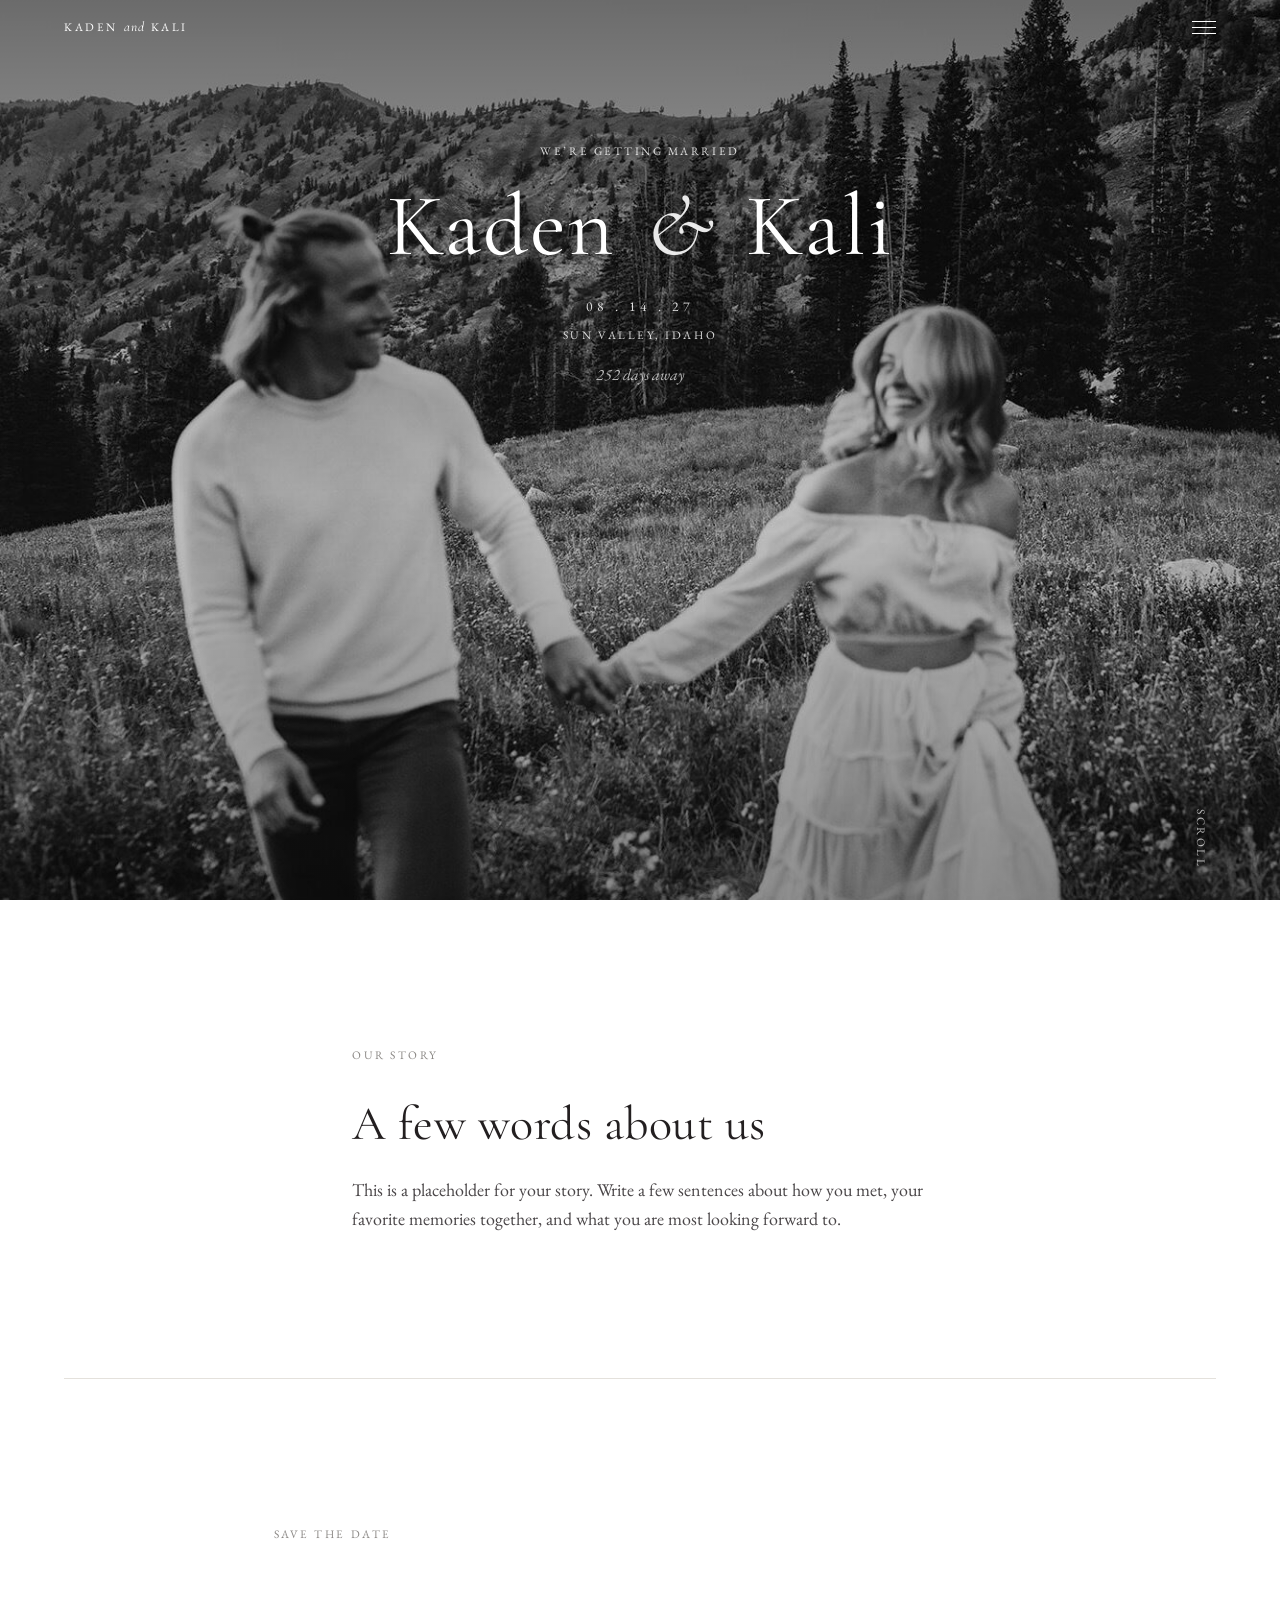
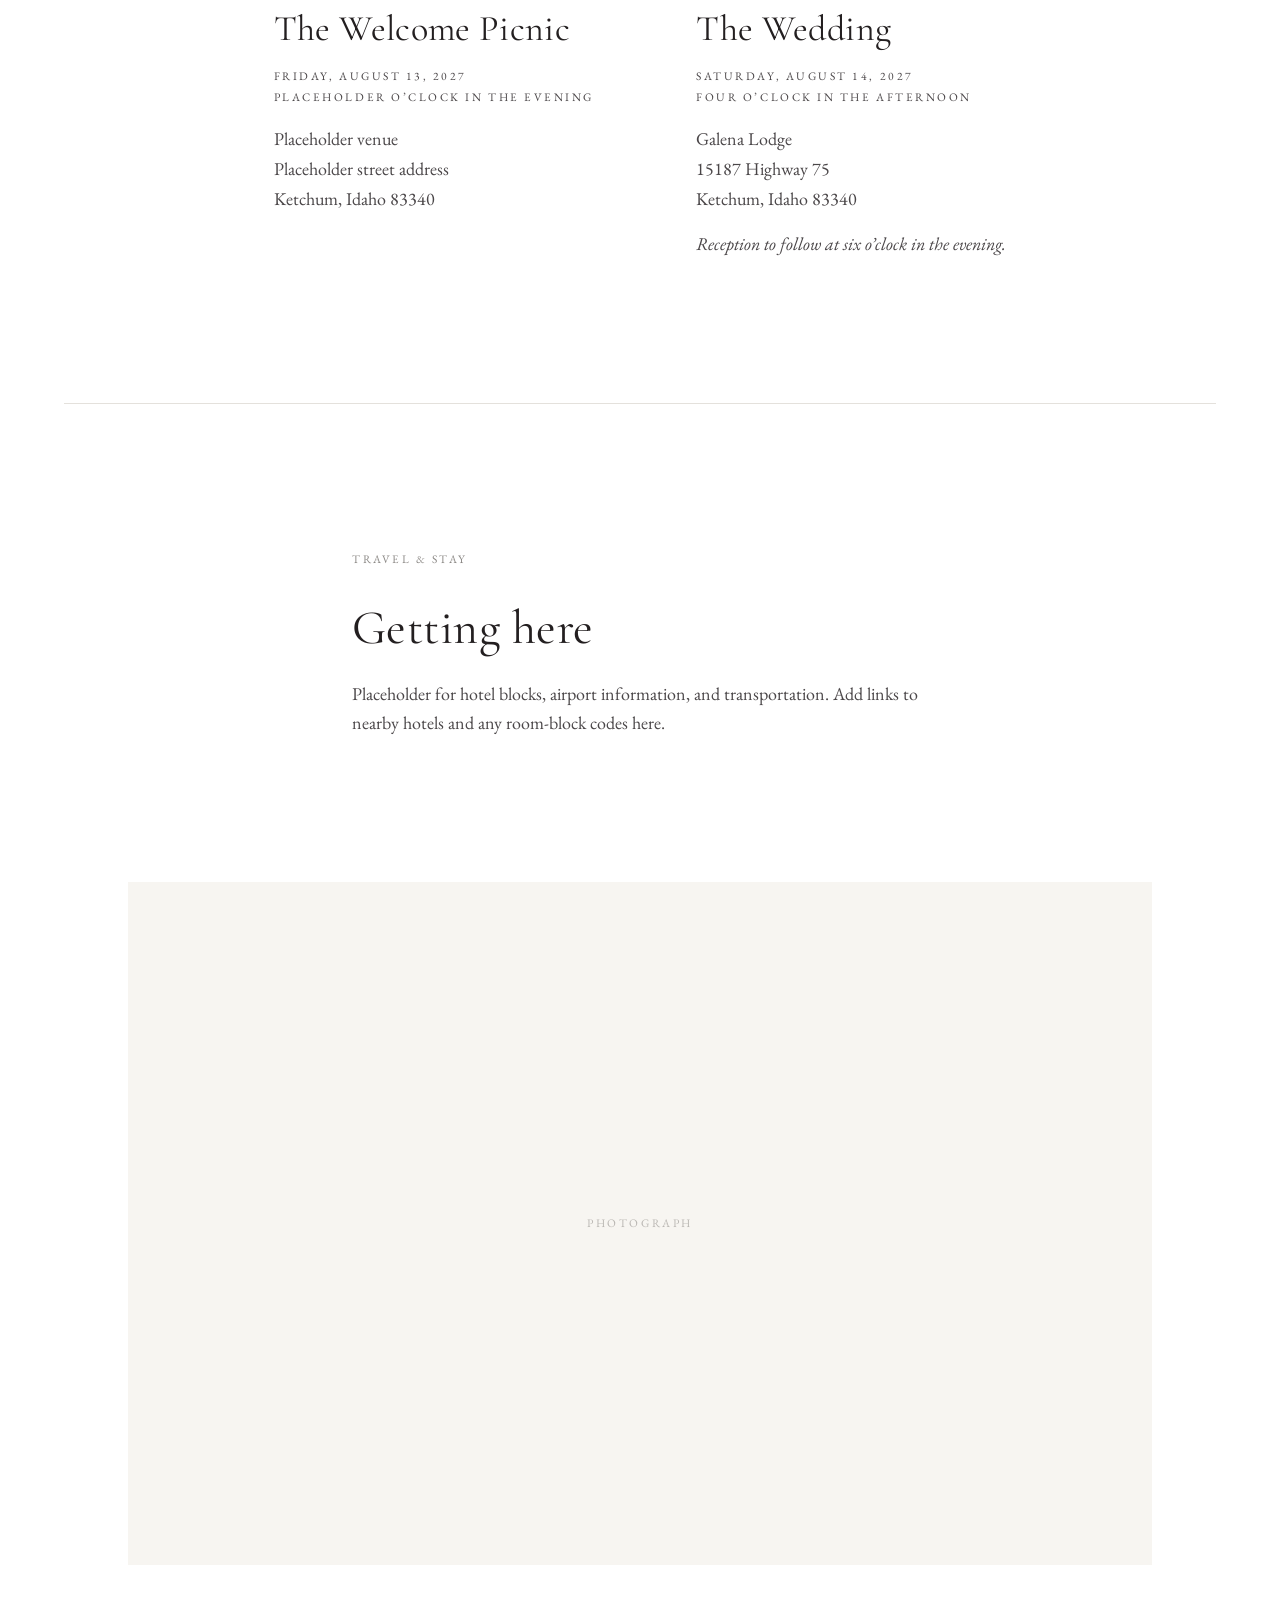
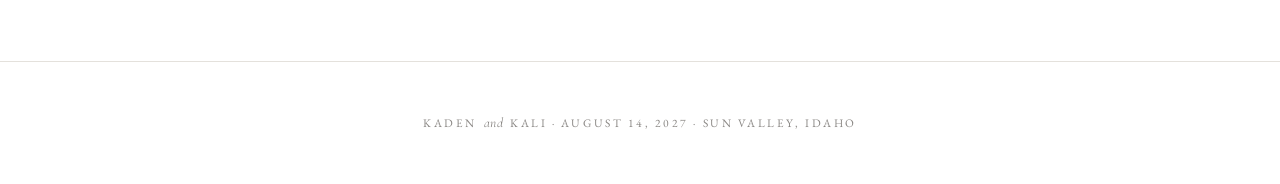
==== index.html @ 7c07a865 "Gate: heartbeat loading lines and a personalized welcome card; header no longer flashes on load - Lo" ====
<!DOCTYPE html>
<html lang="en">
<head>
  <meta charset="UTF-8" />
  <meta name="viewport" content="width=device-width, initial-scale=1.0" />
  <title>Kaden &amp; Kali</title>
  <meta name="description" content="Kaden and Kali are getting married. August 14, 2027. Sun Valley, Idaho." />
  <!-- Icons -->
  <link rel="icon" href="/assets/favicon.ico" sizes="any" />
  <link rel="icon" type="image/png" sizes="32x32" href="/assets/favicon-32.png" />
  <link rel="icon" type="image/png" sizes="16x16" href="/assets/favicon-16.png" />
  <link rel="apple-touch-icon" sizes="180x180" href="/assets/apple-touch-icon.png" />
  <meta name="theme-color" content="#f7f5f1" />
  <meta name="apple-mobile-web-app-title" content="Kaden &amp; Kali" />

  <!-- Link previews (iMessage, Slack, Facebook, Twitter) -->
  <meta property="og:type" content="website" />
  <meta property="og:site_name" content="Kaden &amp; Kali" />
  <meta property="og:title" content="Kaden &amp; Kali" />
  <meta property="og:description" content="August 14, 2027 &middot; Galena Lodge, Sun Valley, Idaho" />
  <meta property="og:url" content="https://kadenandkali.com/" />
  <meta property="og:image" content="https://kadenandkali.com/assets/og-image.png" />
  <meta property="og:image:secure_url" content="https://kadenandkali.com/assets/og-image.png" />
  <meta property="og:image:type" content="image/png" />
  <meta property="og:image:width" content="1200" />
  <meta property="og:image:height" content="630" />
  <meta property="og:image:alt" content="Kaden and Kali. August 14, 2027. Sun Valley, Idaho." />
  <meta name="twitter:card" content="summary_large_image" />
  <meta name="twitter:title" content="Kaden &amp; Kali" />
  <meta name="twitter:description" content="August 14, 2027 &middot; Galena Lodge, Sun Valley, Idaho" />
  <meta name="twitter:image" content="https://kadenandkali.com/assets/og-image.png" />

  <link rel="preconnect" href="https://fonts.googleapis.com" />
  <link rel="preconnect" href="https://fonts.gstatic.com" crossorigin />
  <link href="https://fonts.googleapis.com/css2?family=Cormorant+Garamond:ital,wght@0,400;0,500;0,600;1,400;1,500&family=EB+Garamond:ital,wght@0,400;0,500;1,400&display=swap" rel="stylesheet" />
  <link rel="stylesheet" href="styles.css?v=20261030a" />
  <script>
    // Local development: skip the holding page and open the preview.
    // Add ?stay to the URL to view this page locally.
    (() => {
      const h = location.hostname;
      const local = h === "localhost" || h === "127.0.0.1" || h === "[::1]" || h.endsWith(".localhost");
      if (local && !new URLSearchParams(location.search).has("stay")) {
        location.replace("admin/");
      }
    })();
  </script>
</head>
<body class="soon">
  <main class="soon-main">
    <h1 class="soon-title">Coming soon</h1>
    <p class="soon-heart" aria-hidden="true">&lt;3</p>
  </main>
</body>
</html>
---- styles.css ----
/* =========================================================
   Tokens
   Monochrome palette after Bliss & Bone's "Rivera":
   white ground, near-black ink, warm grays, hairline rules.
   ========================================================= */
:root {
  --ink: #231f20;
  --ink-soft: #4a4648;
  --gray: #8a8784;
  --gray-light: #b9b6b2;
  --rule: #e4e1dc;
  --paper: #ffffff;
  --paper-warm: #f7f5f1;
  --dark: #1b1819;
  --dark-text: #efece7;
  --dark-rule: #3a3637;

  --serif-display: "Cormorant Garamond", "Cormorant", Georgia, serif;
  --serif-text: "EB Garamond", Garamond, Georgia, serif;

  --measure: 36rem;
  --wide: 72rem;
  --gutter: clamp(1.25rem, 5vw, 4rem);
  --header-h: 3.5rem;
}

/* ---------- Base ---------- */
*, *::before, *::after { box-sizing: border-box; }

html { scroll-behavior: smooth; scroll-padding-top: var(--header-h); }

[hidden] { display: none !important; }

body {
  margin: 0;
  background: var(--paper);
  color: var(--ink);
  font-family: var(--serif-text);
  font-size: 1.125rem;
  line-height: 1.65;
  -webkit-font-smoothing: antialiased;
  text-rendering: optimizeLegibility;
}

h1, h2, h3, p { margin: 0; }
a { color: inherit; text-decoration: none; }
img { display: block; max-width: 100%; }

/* Small caps / letterspaced labels used throughout */
.caps {
  font-family: var(--serif-text);
  font-size: 0.72rem;
  letter-spacing: 0.22em;
  text-transform: uppercase;
  color: var(--ink-soft);
  line-height: 1.9;
}

.label { margin-bottom: 2rem; color: var(--gray); }
.label-sm { margin-bottom: 0.5rem; color: var(--gray); }

.display {
  font-family: var(--serif-display);
  font-weight: 400;
  font-size: clamp(2rem, 4vw, 3rem);
  line-height: 1.1;
  letter-spacing: 0.01em;
  margin-bottom: 1.5rem;
}

.lede, .detail {
  max-width: var(--measure);
  color: var(--ink-soft);
}

.detail { margin-top: 1rem; }

.rule {
  border: 0;
  border-top: 1px solid var(--rule);
  margin: 0 var(--gutter);
}

/* ---------- Header ---------- */
.site-header {
  position: fixed;
  inset: 0 0 auto 0;
  z-index: 20;
  height: var(--header-h);
  display: flex;
  align-items: center;
  justify-content: space-between;
  padding: 0 var(--gutter);
  background: rgba(255, 255, 255, 0.92);
  backdrop-filter: blur(8px);
  border-bottom: 1px solid var(--rule);
}

.brand {
  font-family: var(--serif-text);
  font-size: 0.72rem;
  letter-spacing: 0.22em;
  text-transform: uppercase;
  color: inherit;
}

.brand-and {
  text-transform: lowercase;
  font-style: italic;
  letter-spacing: 0.05em;
  font-family: var(--serif-display);
  font-size: 0.85rem;
  margin: 0 0.15em;
}

.menu-toggle {
  display: flex;
  flex-direction: column;
  justify-content: center;
  gap: 5px;
  width: 2.25rem;
  height: 2.25rem;
  padding: 0;
  background: none;
  border: 0;
  cursor: pointer;
}

.menu-toggle span {
  display: block;
  width: 1.5rem;
  height: 1px;
  background: var(--ink);
  margin-left: auto;
  transition: transform 0.3s ease, opacity 0.3s ease;
}

.menu-toggle[aria-expanded="true"] span:nth-child(1) { transform: translateY(6px) rotate(45deg); }
.menu-toggle[aria-expanded="true"] span:nth-child(2) { opacity: 0; }
.menu-toggle[aria-expanded="true"] span:nth-child(3) { transform: translateY(-6px) rotate(-45deg); }

/* ---------- Full-screen menu ---------- */
.menu {
  position: fixed;
  inset: 0;
  z-index: 15;
  background: var(--paper);
  display: flex;
  flex-direction: column;
  align-items: center;
  justify-content: center;
  text-align: center;
  padding: var(--header-h) var(--gutter) 2rem;
  opacity: 0;
  visibility: hidden;
  transition: opacity 0.35s ease, visibility 0.35s ease;
}

.menu.open { opacity: 1; visibility: visible; }

.menu-list {
  list-style: none;
  margin: 0;
  padding: 0;
  display: flex;
  flex-direction: column;
  gap: 1.25rem;
}

.menu-list a {
  font-family: var(--serif-display);
  font-size: clamp(2rem, 6vw, 3.25rem);
  font-weight: 400;
  line-height: 1;
  transition: color 0.2s ease;
}

.menu-list a:hover { color: var(--gray); }

.menu-foot {
  position: absolute;
  bottom: 2rem;
  font-family: var(--serif-text);
  font-size: 0.72rem;
  letter-spacing: 0.22em;
  text-transform: uppercase;
  color: var(--gray);
}

body.menu-open { overflow: hidden; }

/* ---------- Hero (photo) ---------- */
.hero {
  position: relative;
  min-height: 100svh;
  display: flex;
  align-items: center;
  justify-content: center;
  padding: calc(var(--header-h) + 2rem) var(--gutter) 4rem;
  color: #fff;
  text-align: center;
  overflow: hidden;
}

@media (max-width: 700px) {
  .hero { min-height: 58svh; }
}

.hero-media,
.hero-media img {
  position: absolute;
  inset: 0;
  width: 100%;
  height: 100%;
}

.hero-media img {
  object-fit: cover;
  object-position: 50% 45%;
  display: block;
}

/* Soft darkening so white type stays legible over sky and grass. */
.hero-scrim {
  position: absolute;
  inset: 0;
  background:
    linear-gradient(to bottom, rgba(0, 0, 0, 0.45) 0%, rgba(0, 0, 0, 0.15) 35%, rgba(0, 0, 0, 0) 55%, rgba(0, 0, 0, 0.25) 100%);
}

.hero-inner {
  position: relative;
  width: 100%;
  max-width: var(--wide);
  margin: 0 auto;
  transform: translateY(-22vh);
}

@media (max-width: 700px) {
  .hero-inner { transform: translateY(-11vh); }
  .hero-eyebrow { margin-bottom: 0.9rem; }
  .hero-countdown { display: none; }
}

.hero .caps { color: rgba(255, 255, 255, 0.85); }

.hero-eyebrow { margin-bottom: 1.25rem; }

.hero-names {
  font-family: var(--serif-display);
  font-weight: 400;
  font-size: clamp(2.75rem, 7vw, 5.5rem);
  line-height: 1;
  letter-spacing: 0.02em;
  text-shadow: 0 1px 24px rgba(0, 0, 0, 0.25);
}

.hero-names .amp {
  font-style: italic;
  font-weight: 400;
  margin: 0 0.1em;
  opacity: 0.9;
}

.hero-date {
  margin-top: 1.5rem;
  font-size: 0.85rem;
  letter-spacing: 0.3em;
}

.hero-place { margin-top: 0.25rem; }

.hero-countdown {
  margin-top: 1rem;
  font-style: italic;
  font-size: 1rem;
  color: rgba(255, 255, 255, 0.7);
}

.scroll-cue {
  position: absolute;
  right: var(--gutter);
  bottom: 2rem;
  writing-mode: vertical-rl;
  color: rgba(255, 255, 255, 0.7);
}

.scroll-cue .caps { color: inherit; }

@media (max-width: 640px) {
  .scroll-cue { display: none; }
}

/* ---------- Header over the hero ---------- */
.site-header { transition: background 0.3s ease, border-color 0.3s ease, color 0.3s ease; }

.site-header.over-hero:not(.menu-is-open) {
  background: transparent;
  backdrop-filter: none;
  border-bottom-color: transparent;
  color: #fff;
}

.site-header.over-hero:not(.menu-is-open) .menu-toggle span { background: #fff; }

/* ---------- Photos ---------- */
.photo { margin: 0; }

.photo-full { width: 100%; }
.photo-full .photo-placeholder, .photo-full img { aspect-ratio: 16 / 9; width: 100%; object-fit: cover; }

.photo-inset {
  max-width: var(--wide);
  margin: 0 auto;
  padding: 0 var(--gutter) 6rem;
}
.photo-inset .photo-placeholder, .photo-inset img { aspect-ratio: 3 / 2; width: 100%; object-fit: cover; }

/* Any real photograph is rendered in black and white, as in Rivera. */
.photo img { filter: grayscale(1); }

.photo-placeholder {
  background: var(--paper-warm);
  display: flex;
  align-items: center;
  justify-content: center;
}

.photo-placeholder .caps { color: var(--gray-light); }

/* ---------- Sections ---------- */
.section { padding: clamp(5rem, 12vw, 9rem) var(--gutter); }

.section-inner { max-width: var(--wide); margin: 0 auto; }
.section-inner.narrow { max-width: var(--measure); }
/* Paired events (Save the Date): left-aligned text, but the pair of columns
   is sized to its content and centered as a group, label included. */
.section-paired .columns {
  grid-template-columns: minmax(0, 1fr);
  justify-content: center;
}

.section-paired .columns-label {
  grid-column: 1 / -1;
  margin-bottom: 0;
}

@media (min-width: 720px) {
  .section-paired .columns {
    grid-template-columns: repeat(2, minmax(0, max-content));
    column-gap: clamp(3rem, 8vw, 7rem);
  }
}

.columns {
  display: grid;
  grid-template-columns: 1fr;
  gap: 3.5rem;
}

.columns-tight { margin-top: 4rem; padding-top: 3rem; border-top: 1px solid var(--rule); }

@media (min-width: 720px) {
  .columns { grid-template-columns: 1fr 1fr; gap: 4rem; }
}

.col .display { font-size: clamp(1.75rem, 3vw, 2.25rem); margin-bottom: 1rem; }

/* ---------- Dark section (RSVP) ---------- */
.section-dark {
  background: var(--dark);
  color: var(--dark-text);
}

.section-dark .caps,
.section-dark .label,
.section-dark .lede,
.section-dark .detail { color: var(--dark-text); }

.section-dark .label { opacity: 0.6; }
.section-dark .choice input { border-color: rgba(239, 236, 231, 0.7); }
.section-dark .choice input:checked { border-color: var(--dark-text); }

/* ---------- Buttons ---------- */
.button {
  display: inline-block;
  padding: 0.9rem 2.25rem;
  border: 1px solid currentColor;
  background: transparent;
  color: inherit;
  font-family: var(--serif-text);
  font-size: 0.72rem;
  letter-spacing: 0.22em;
  text-transform: uppercase;
  cursor: pointer;
  transition: background 0.2s ease, color 0.2s ease;
}

.button:hover { background: var(--dark-text); color: var(--dark); }
.button:disabled { opacity: 0.5; cursor: default; }

/* ---------- Form ---------- */
.form {
  margin-top: 3rem;
  display: flex;
  flex-direction: column;
  gap: 2.25rem;
}

.field {
  display: flex;
  flex-direction: column;
  gap: 0.5rem;
  border: 0;
  padding: 0;
  margin: 0;
  min-width: 0;
}

.field.hidden { display: none; }

.field label, .field legend { padding: 0; opacity: 0.75; }

input[type="text"],
input[type="email"],
input[type="password"],
select,
textarea {
  width: 100%;
  padding: 0.5rem 0;
  font: inherit;
  font-size: 1.125rem;
  color: inherit;
  background: transparent;
  border: 0;
  border-bottom: 1px solid var(--dark-rule);
  border-radius: 0;
  outline: none;
  transition: border-color 0.2s ease;
}

select {
  appearance: none;
  -webkit-appearance: none;
  background-image: linear-gradient(45deg, transparent 50%, currentColor 50%),
                    linear-gradient(135deg, currentColor 50%, transparent 50%);
  background-position: calc(100% - 12px) 55%, calc(100% - 6px) 55%;
  background-size: 6px 6px, 6px 6px;
  background-repeat: no-repeat;
  padding-right: 2rem;
}

select option { color: var(--ink); background: var(--paper); }

input:focus, select:focus, textarea:focus { border-bottom-color: var(--dark-text); }

textarea { resize: vertical; min-height: 3rem; }

.choices { display: flex; flex-direction: column; gap: 0.75rem; }

@media (min-width: 480px) {
  .choices { flex-direction: row; gap: 2.5rem; }
}

.choice {
  display: flex;
  align-items: center;
  gap: 0.75rem;
  cursor: pointer;
  font-style: italic;
}

.choice input {
  appearance: none;
  -webkit-appearance: none;
  color: inherit;            /* form controls default to a dark UA color */
  width: 0.85rem;
  height: 0.85rem;
  margin: 0;
  border: 1px solid currentColor;
  border-radius: 50%;
  display: grid;
  place-content: center;
  cursor: pointer;
}

.choice input::before {
  content: "";
  width: 0.45rem;
  height: 0.45rem;
  border-radius: 50%;
  background: currentColor;
  transform: scale(0);
  transition: transform 0.15s ease;
}

.choice input:checked::before { transform: scale(1); }

.hp {
  position: absolute;
  left: -10000px;
  width: 1px;
  height: 1px;
  overflow: hidden;
}

.form-actions {
  display: flex;
  flex-wrap: wrap;
  align-items: center;
  gap: 1.5rem;
  margin-top: 0.5rem;
}

.form-status {
  font-style: italic;
  min-height: 1.5em;
  opacity: 0.85;
}

.form-status.error { color: #e3a39b; }

/* ---------- Footer ---------- */
.site-footer {
  padding: 3rem var(--gutter);
  text-align: center;
  border-top: 1px solid var(--rule);
}

.site-footer .caps { color: var(--gray); }

@media (prefers-reduced-motion: reduce) {
  html { scroll-behavior: auto; }
  * { transition: none !important; }
}

/* ---------- Coming soon (root index.html) ---------- */
body.soon {
  min-height: 100svh;
  display: flex;
  flex-direction: column;
}

.soon-main {
  flex: 1;
  display: flex;
  flex-direction: column;
  align-items: center;
  justify-content: center;
  text-align: center;
  padding: 4rem var(--gutter);
}

.soon-heart {
  margin-top: 1rem;
  font-family: var(--serif-display);
  font-style: italic;
  font-size: 1.5rem;
  letter-spacing: 0.05em;
  color: var(--gray);
}

.soon-title {
  font-family: var(--serif-display);
  font-weight: 400;
  font-size: clamp(2rem, 5vw, 3.5rem);
  letter-spacing: 0.02em;
}

/* ---------- Preview gate (admin/index.html) ---------- */
body.locked { overflow: hidden; }

.gate {
  position: fixed;
  inset: 0;
  z-index: 50;
  background: var(--paper);
  display: flex;
  align-items: center;
  justify-content: center;
  padding: var(--gutter);
}

.gate-form {
  width: 100%;
  max-width: 22rem;
  display: flex;
  flex-direction: column;
  gap: 1.25rem;
}

.gate-form .label { margin-bottom: 0.5rem; }

.gate-prompt {
  font-family: var(--serif-display);
  font-size: 1.6rem;
  line-height: 1.2;
}

.gate-form input[type="text"] {
  border-bottom-color: var(--rule);
  color: var(--ink);
}

.gate-form input[type="text"]:focus { border-bottom-color: var(--ink); }

.gate-form .button:hover { background: var(--ink); color: var(--paper); }
.gate-form .form-actions { flex-direction: column; align-items: flex-start; gap: 1.25rem; }
.gate-form .button { align-self: flex-start; }
.gate-form .form-status { color: var(--ink-soft); line-height: 1.6; }
.gate-form .form-status.error { color: #a33a2f; }

/* ---------- RSVP: replying for a party ---------- */
.party-help {
  font-style: italic;
  opacity: 0.7;
  margin: 0 0 1rem;
}

.party-list {
  list-style: none;
  margin: 0;
  padding: 0;
  display: flex;
  flex-direction: column;
}

.party-member {
  display: flex;
  flex-direction: column;
  gap: 0.6rem;
  padding: 0.9rem 0;
  border-top: 1px solid var(--dark-rule);
}

.party-member:last-child { border-bottom: 1px solid var(--dark-rule); }

@media (min-width: 560px) {
  .party-member {
    flex-direction: row;
    align-items: center;
    justify-content: space-between;
  }
}

.party-name { font-style: normal; font-size: 1.125rem; }

.party-name input[type="checkbox"] {
  appearance: none;
  -webkit-appearance: none;
  color: inherit;
  width: 0.85rem;
  height: 0.85rem;
  margin: 0;
  border: 1px solid currentColor;
  border-radius: 0;
  display: grid;
  place-content: center;
  cursor: pointer;
}

.party-name input[type="checkbox"]::before {
  content: "";
  width: 0.45rem;
  height: 0.45rem;
  background: currentColor;
  transform: scale(0);
  transition: transform 0.15s ease;
}

.party-name input[type="checkbox"]:checked::before { transform: scale(1); }

.party-answer { flex-direction: row; gap: 1.5rem; }

.party-member.is-off .party-answer { opacity: 0.35; pointer-events: none; }

.party-extra .field { width: 100%; }
.party-extra input::placeholder { opacity: 0.5; }

.party-note {
  font-family: var(--serif-text);
  font-size: 0.65rem;
  letter-spacing: 0.18em;
  text-transform: uppercase;
  opacity: 0.55;
  margin-left: 0.5rem;
}

/* ---------- The Wedding: single column + action ---------- */
.detail-note { font-style: italic; }

.columns-action { align-items: center; }

.col-action { display: flex; }

@media (min-width: 720px) {
  .col-action { justify-content: flex-end; }
}

/* Outlined button for light backgrounds */
.button-ink { color: var(--ink); border-color: var(--ink); }
.button-ink:hover { background: var(--ink); color: var(--paper); }

/* ---------- Sub-pages (admin/details.html) ---------- */
.subpage .section-first { padding-top: calc(var(--header-h) + clamp(3rem, 8vw, 6rem)); }

.display-lg { font-size: clamp(2.5rem, 5vw, 3.75rem); }

.back-link { color: var(--gray); }
.back-link:hover { color: var(--ink); }

/* ---------- Gate loading state ---------- */
.gate-loading {
  display: flex;
  align-items: center;
  gap: 0.75rem;
  min-height: 2.75rem;
  color: var(--ink-soft);
}

.heartbeat {
  font-family: var(--serif-display);
  font-style: italic;
  font-size: 1.4rem;
  color: var(--gray);
  display: inline-block;
  animation: heartbeat 1.6s ease-in-out infinite;
  transform-origin: center;
}

@keyframes heartbeat {
  0%, 100% { transform: scale(1); opacity: 0.75; }
  14%       { transform: scale(1.18); opacity: 1; }
  28%       { transform: scale(1); opacity: 0.85; }
  42%       { transform: scale(1.12); opacity: 1; }
}

.gate-loading-text {
  font-style: italic;
  opacity: 0;
  transform: translateY(3px);
  transition: opacity 0.25s ease, transform 0.25s ease;
}

.gate-loading-text.is-in { opacity: 1; transform: none; }

/* ---------- Welcome card ---------- */
body.welcome-open { overflow: hidden; }

.welcome {
  position: fixed;
  inset: 0;
  z-index: 60;
  display: flex;
  align-items: center;
  justify-content: center;
  padding: var(--gutter);
}

.welcome-backdrop {
  position: absolute;
  inset: 0;
  background: rgba(27, 24, 25, 0.55);
  backdrop-filter: blur(3px);
  opacity: 0;
  transition: opacity 0.35s ease;
}

.welcome-card {
  position: relative;
  width: 100%;
  max-width: 26rem;
  background: var(--paper-warm);
  border: 1px solid var(--rule);
  padding: clamp(2rem, 5vw, 3rem);
  text-align: center;
  opacity: 0;
  transform: translateY(12px);
  transition: opacity 0.35s ease, transform 0.35s ease;
}

.welcome.is-open .welcome-backdrop { opacity: 1; }
.welcome.is-open .welcome-card { opacity: 1; transform: none; }
.welcome.is-leaving .welcome-backdrop,
.welcome.is-leaving .welcome-card { opacity: 0; }

.welcome-card .label { margin-bottom: 1.25rem; }
.welcome-card .display { margin-bottom: 1rem; }

.welcome-text {
  color: var(--ink-soft);
  max-width: 22rem;
  margin: 0 auto;
}

.welcome-heart {
  margin: 1.25rem 0 1.5rem;
  font-family: var(--serif-display);
  font-style: italic;
  font-size: 1.4rem;
  color: var(--gray);
}

@media (prefers-reduced-motion: reduce) {
  .heartbeat { animation: none; }
}
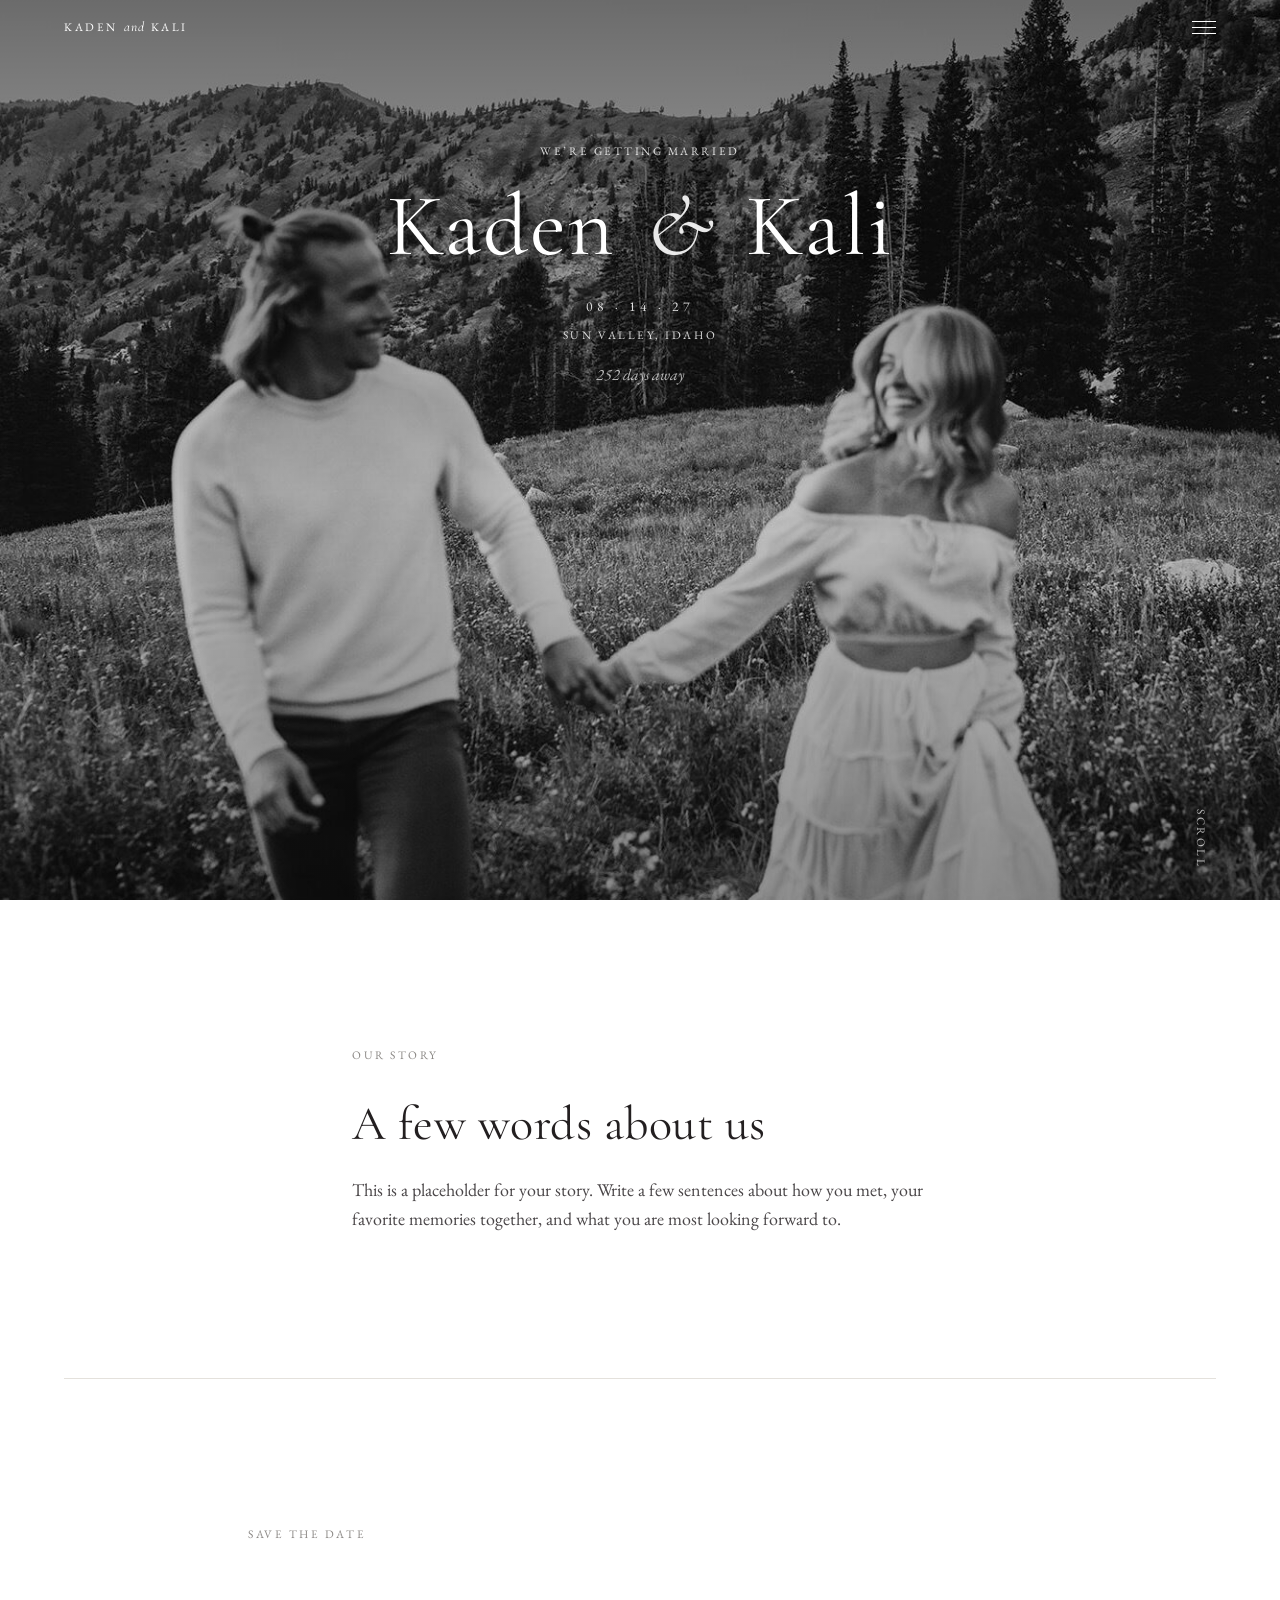
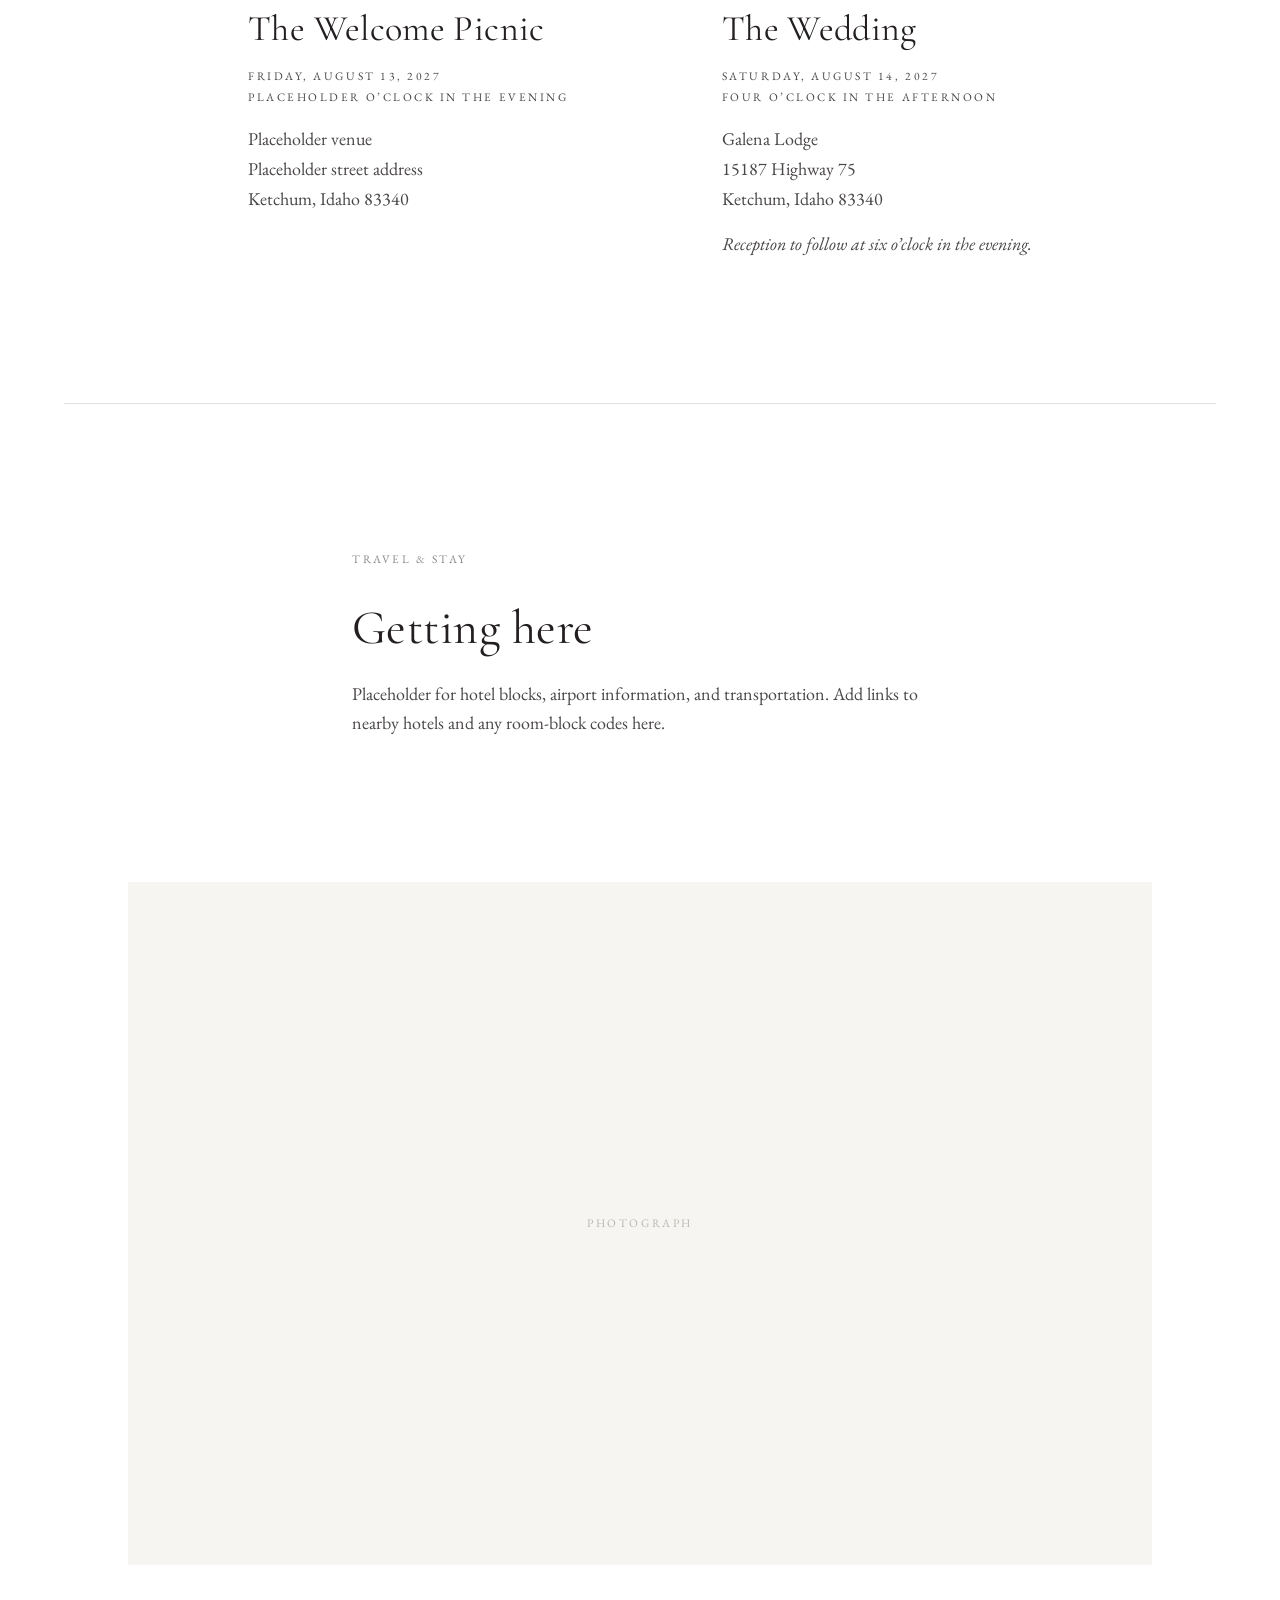
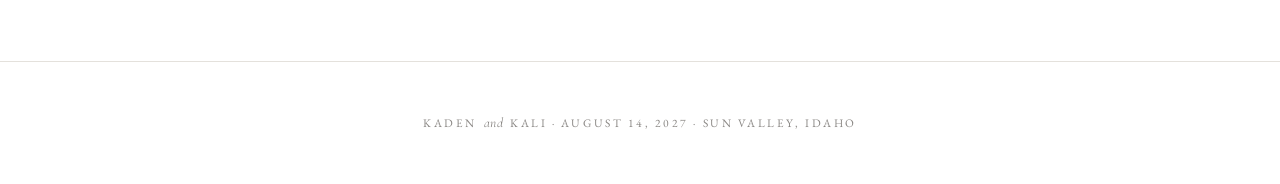
==== commit 34e1e584: "Save the Date: wider gap between the two columns Co-Authored-By: Claude Fable 5.1 <noreply@anthropic" ====
--- a/index.html
+++ b/index.html
@@ -33,7 +33,7 @@
   <link rel="preconnect" href="https://fonts.googleapis.com" />
   <link rel="preconnect" href="https://fonts.gstatic.com" crossorigin />
   <link href="https://fonts.googleapis.com/css2?family=Cormorant+Garamond:ital,wght@0,400;0,500;0,600;1,400;1,500&family=EB+Garamond:ital,wght@0,400;0,500;1,400&display=swap" rel="stylesheet" />
-  <link rel="stylesheet" href="styles.css?v=20261030a" />
+  <link rel="stylesheet" href="styles.css?v=20261030d" />
   <script>
     // Local development: skip the holding page and open the preview.
     // Add ?stay to the URL to view this page locally.
@@ -48,8 +48,7 @@
 </head>
 <body class="soon">
   <main class="soon-main">
-    <h1 class="soon-title">Coming soon</h1>
-    <p class="soon-heart" aria-hidden="true">&lt;3</p>
+    <h1 class="soon-title">Coming soon <span class="soon-heart" aria-hidden="true">&#9825;</span></h1>
   </main>
 </body>
 </html>
--- a/styles.css
+++ b/styles.css
@@ -348,7 +348,7 @@
 @media (min-width: 720px) {
   .section-paired .columns {
     grid-template-columns: repeat(2, minmax(0, max-content));
-    column-gap: clamp(3rem, 8vw, 7rem);
+    column-gap: clamp(4rem, 12vw, 11rem);
   }
 }
 
@@ -552,11 +552,10 @@
 }
 
 .soon-heart {
-  margin-top: 1rem;
-  font-family: var(--serif-display);
-  font-style: italic;
-  font-size: 1.5rem;
-  letter-spacing: 0.05em;
+  display: inline-block;
+  margin-left: 0.2em;
+  font-size: 0.7em;
+  vertical-align: 0.08em;
   color: var(--gray);
 }
 
@@ -720,7 +719,6 @@
 
 .heartbeat {
   font-family: var(--serif-display);
-  font-style: italic;
   font-size: 1.4rem;
   color: var(--gray);
   display: inline-block;
@@ -796,7 +794,6 @@
 .welcome-heart {
   margin: 1.25rem 0 1.5rem;
   font-family: var(--serif-display);
-  font-style: italic;
   font-size: 1.4rem;
   color: var(--gray);
 }
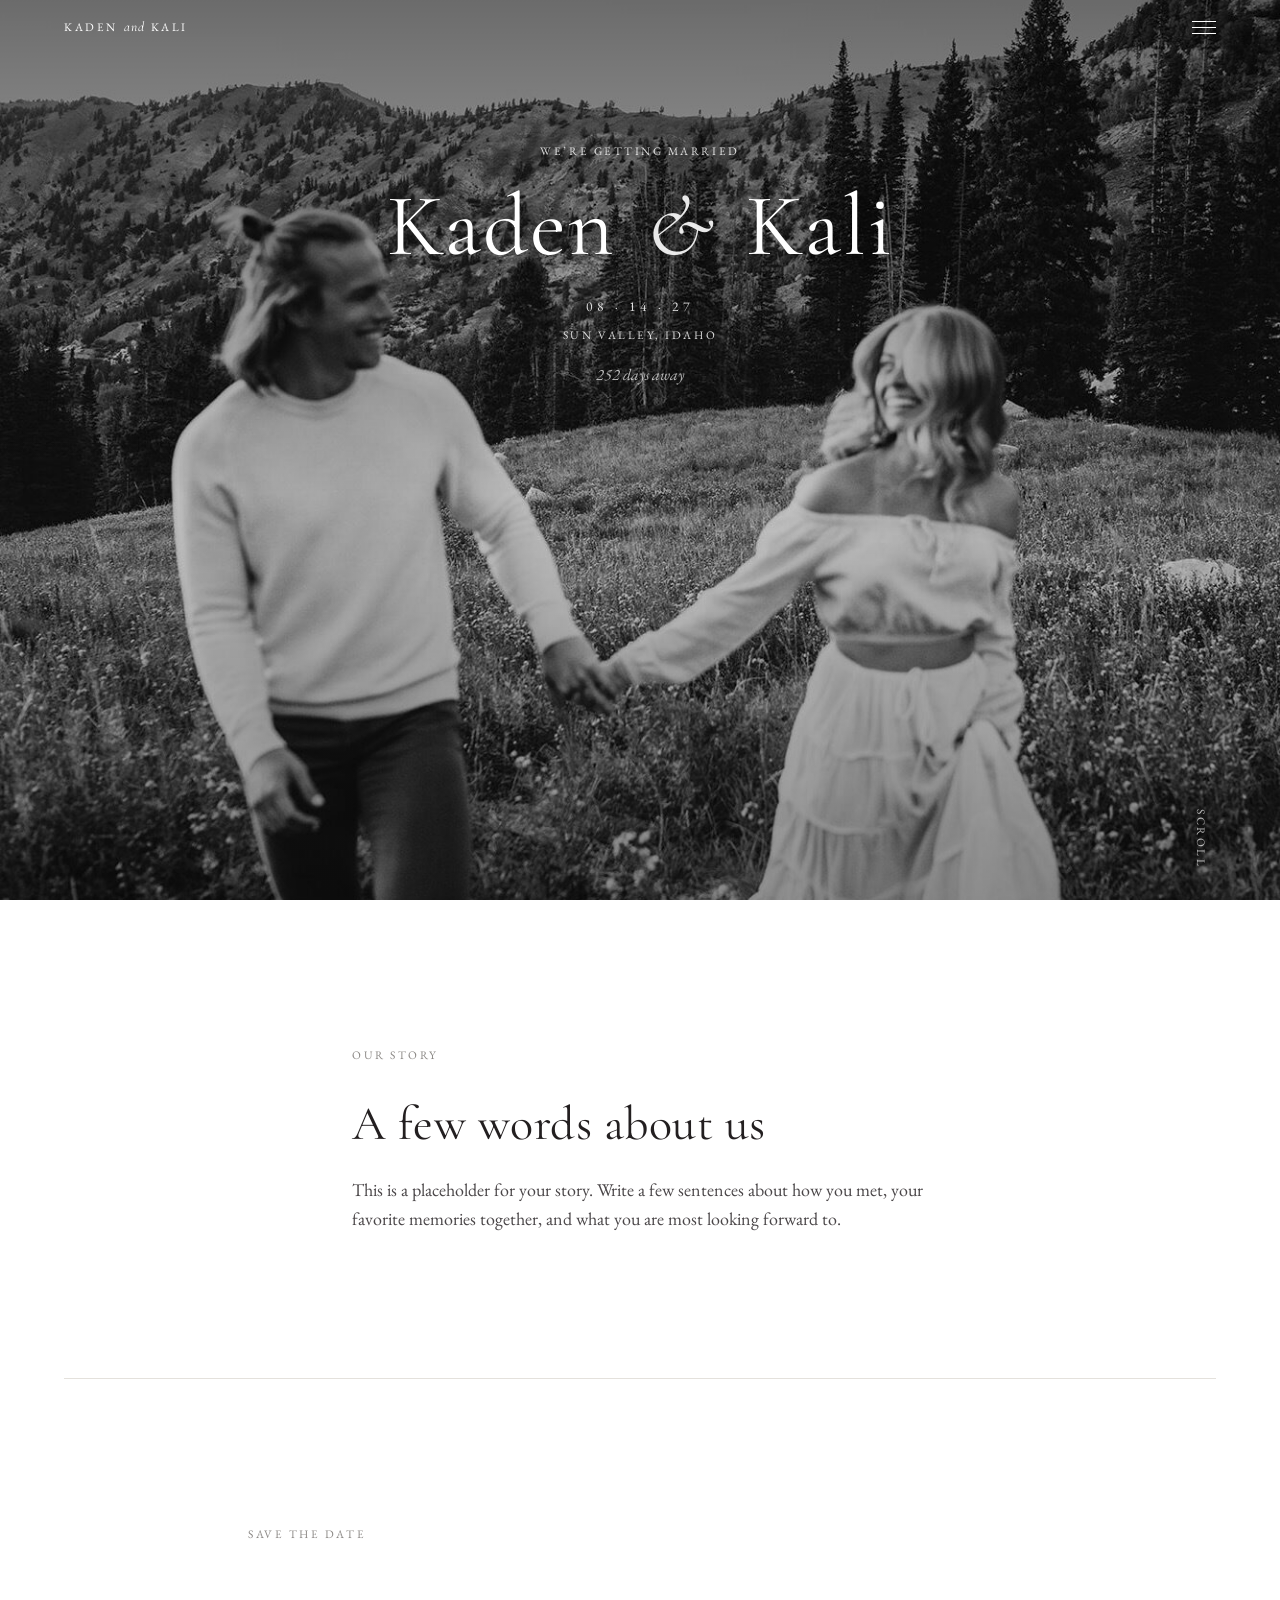
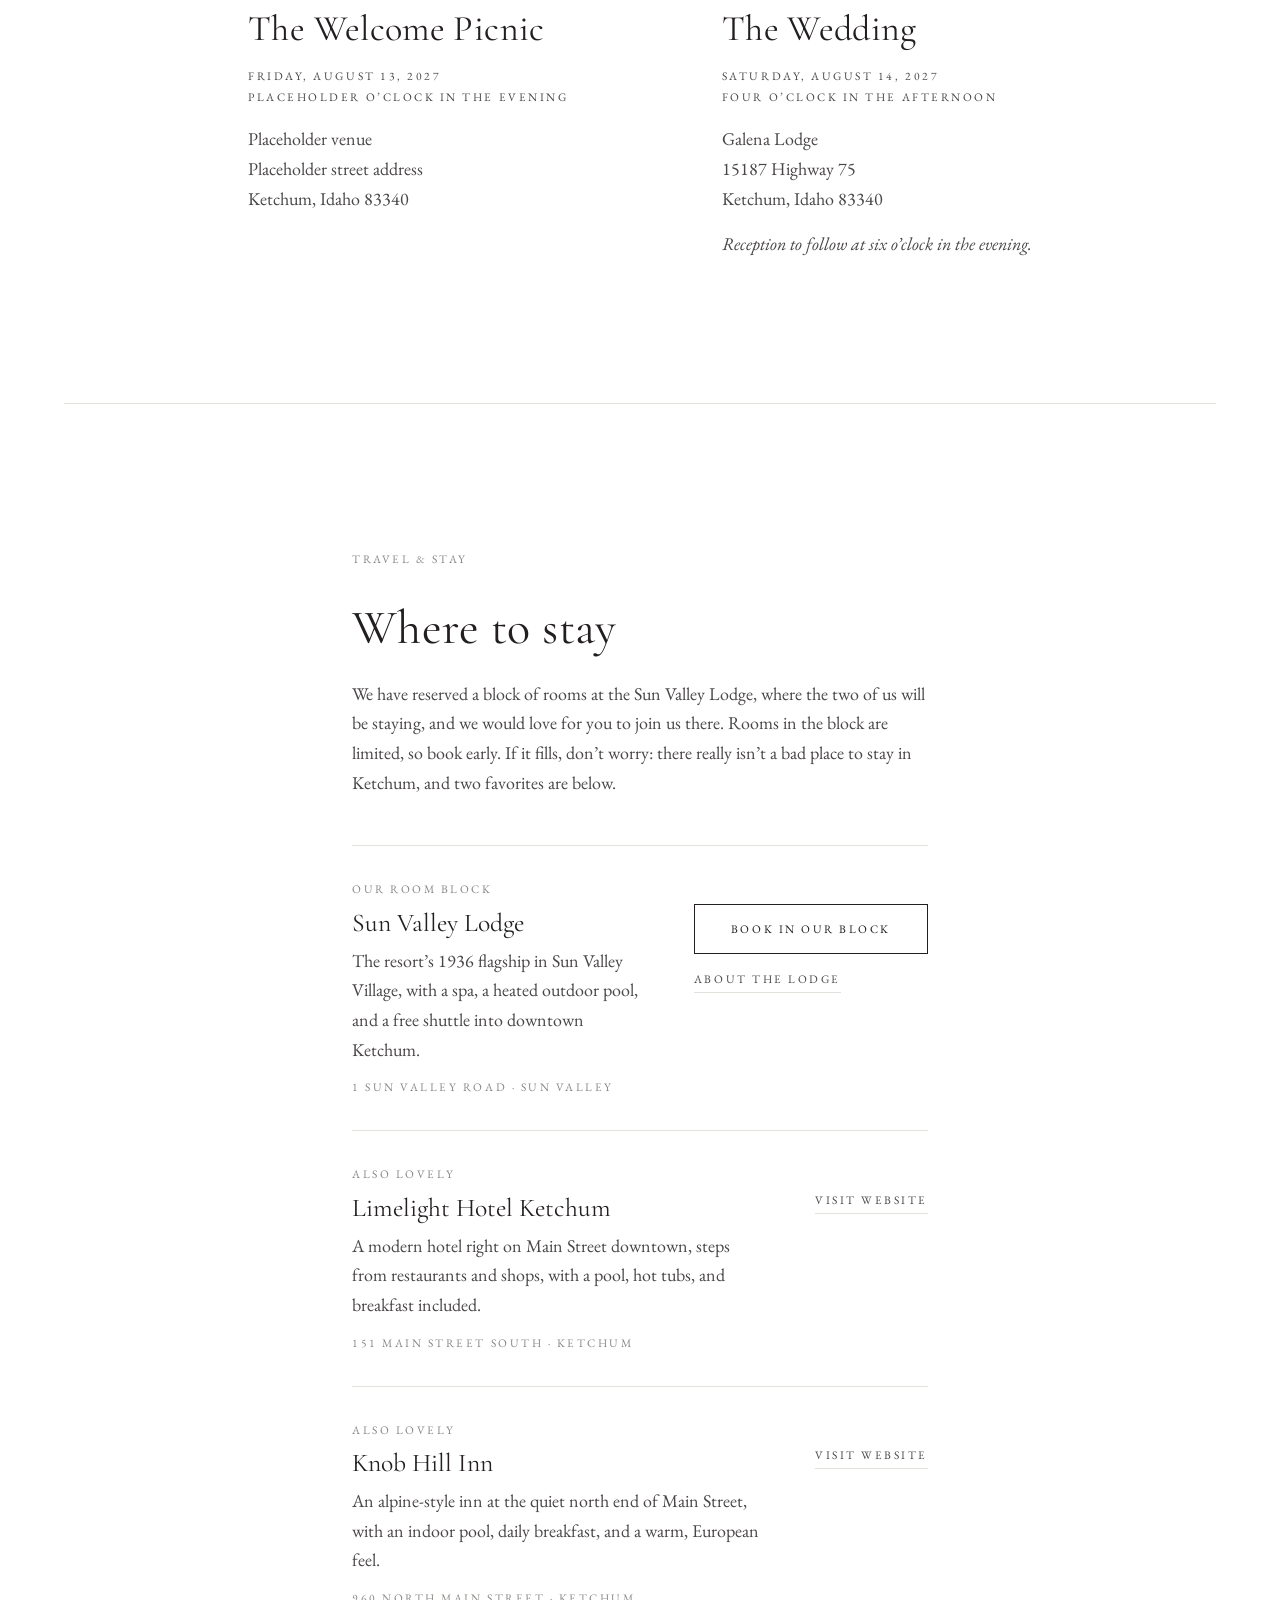
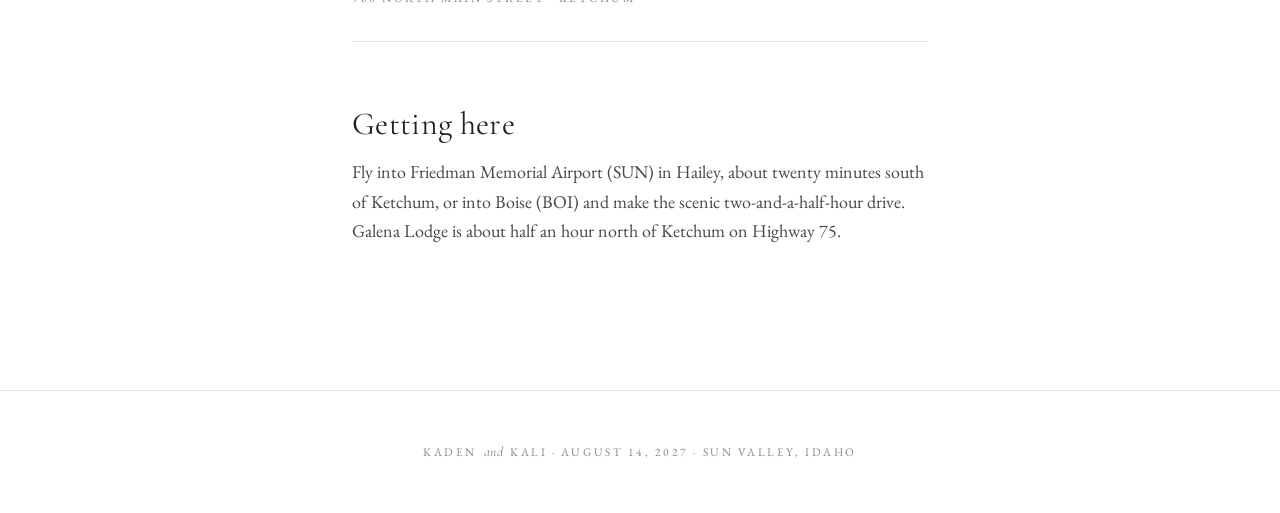
==== commit 209ce180: "Travel & Stay: Sun Valley Lodge room block, two alternate hotels, getting here Removes the last phot" ====
--- a/index.html
+++ b/index.html
@@ -33,7 +33,7 @@
   <link rel="preconnect" href="https://fonts.googleapis.com" />
   <link rel="preconnect" href="https://fonts.gstatic.com" crossorigin />
   <link href="https://fonts.googleapis.com/css2?family=Cormorant+Garamond:ital,wght@0,400;0,500;0,600;1,400;1,500&family=EB+Garamond:ital,wght@0,400;0,500;1,400&display=swap" rel="stylesheet" />
-  <link rel="stylesheet" href="styles.css?v=20261030d" />
+  <link rel="stylesheet" href="styles.css?v=20261030e" />
   <script>
     // Local development: skip the holding page and open the preview.
     // Add ?stay to the URL to view this page locally.
--- a/styles.css
+++ b/styles.css
@@ -801,3 +801,60 @@
 @media (prefers-reduced-motion: reduce) {
   .heartbeat { animation: none; }
 }
+
+/* ---------- Travel & Stay ---------- */
+.stay-list {
+  list-style: none;
+  margin: 3rem 0 4rem;
+  padding: 0;
+  border-top: 1px solid var(--rule);
+}
+
+.stay {
+  display: flex;
+  flex-direction: column;
+  gap: 1.25rem;
+  padding: 2rem 0;
+  border-bottom: 1px solid var(--rule);
+}
+
+@media (min-width: 720px) {
+  .stay {
+    flex-direction: row;
+    align-items: flex-start;
+    justify-content: space-between;
+    gap: 3rem;
+  }
+  .stay-info { flex: 1 1 auto; }
+  .stay-actions { flex: 0 0 auto; align-items: flex-end; padding-top: 1.6rem; }
+}
+
+.stay-name {
+  font-family: var(--serif-display);
+  font-weight: 400;
+  font-size: 1.6rem;
+  line-height: 1.15;
+  margin-bottom: 0.5rem;
+}
+
+.stay .detail { margin-top: 0; }
+
+.stay-address { margin-top: 0.75rem; color: var(--gray); }
+
+.stay-actions {
+  display: flex;
+  flex-direction: column;
+  gap: 0.9rem;
+  align-items: flex-start;
+}
+
+.text-link {
+  color: var(--ink-soft);
+  border-bottom: 1px solid var(--rule);
+  padding-bottom: 0.15rem;
+  transition: color 0.2s ease, border-color 0.2s ease;
+}
+
+.text-link:hover { color: var(--ink); border-color: var(--ink); }
+
+.display-sm { font-size: clamp(1.6rem, 2.5vw, 2rem); margin-bottom: 1rem; }
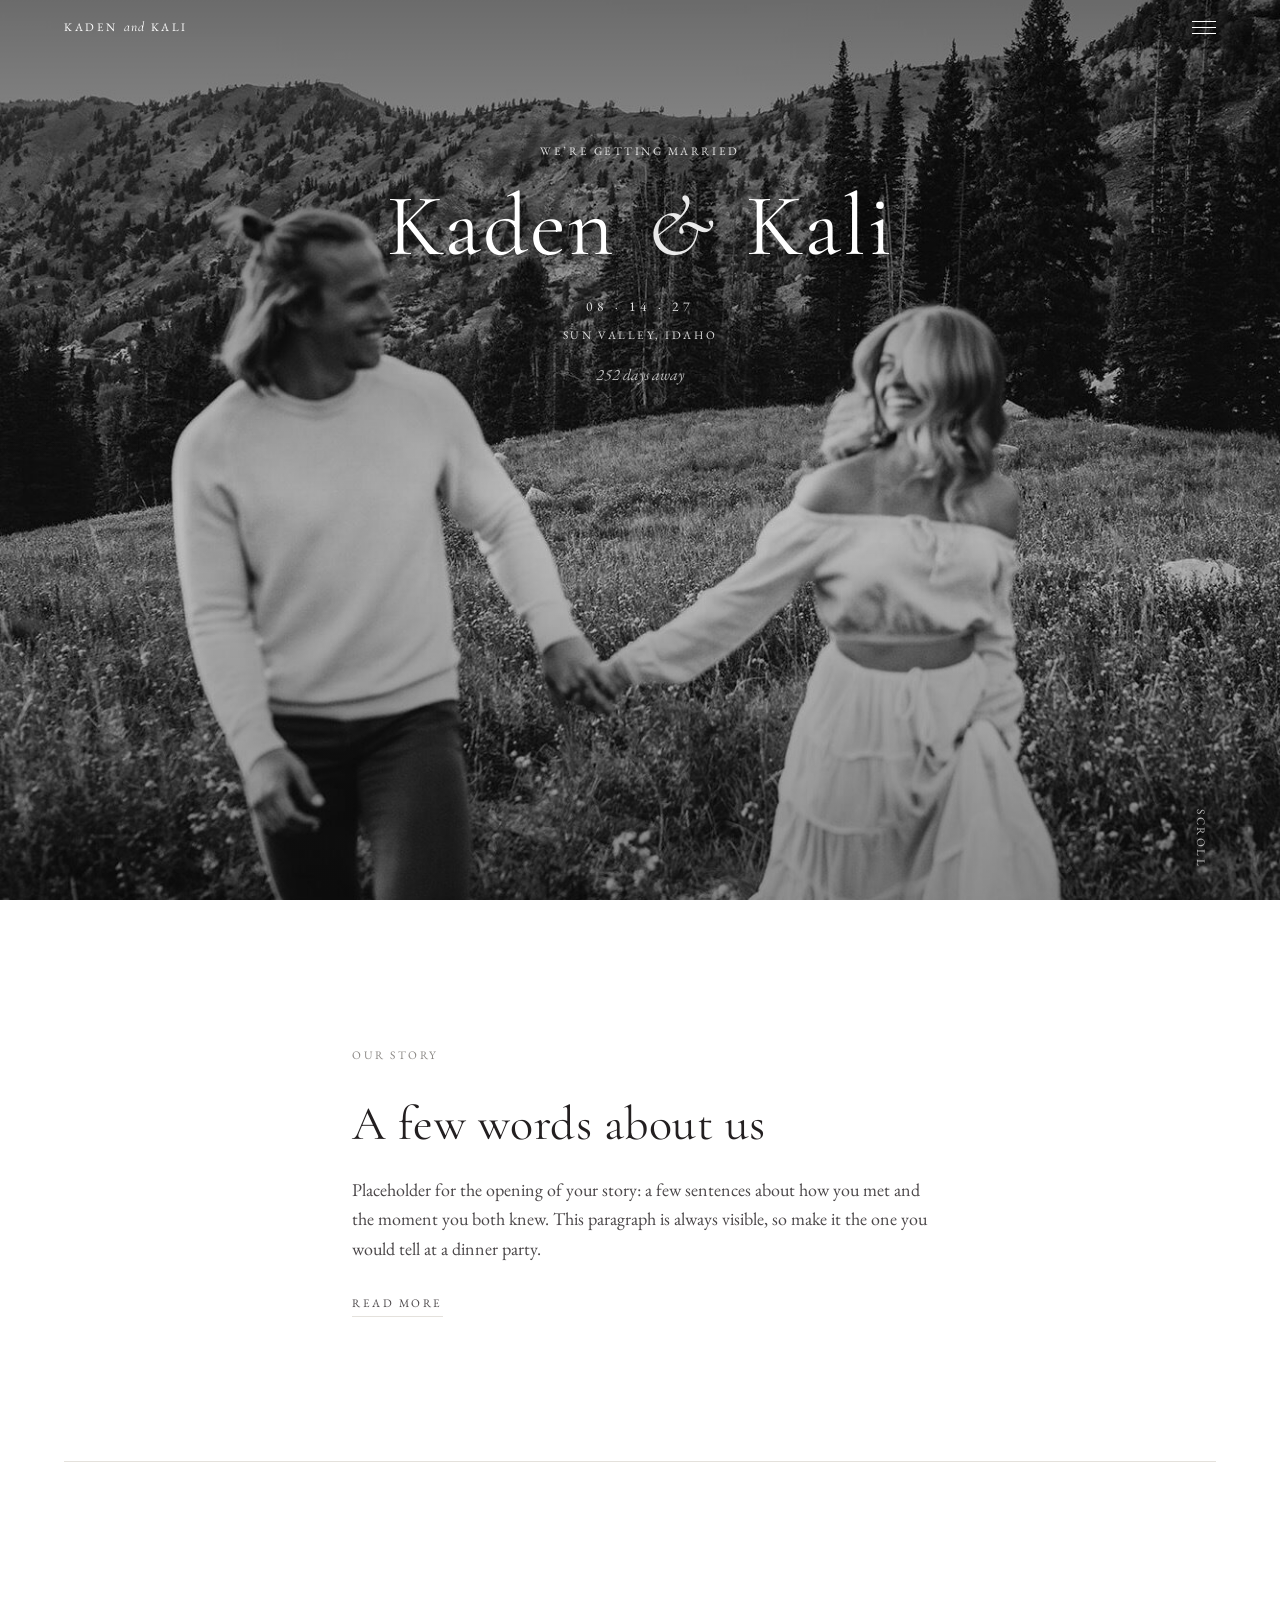
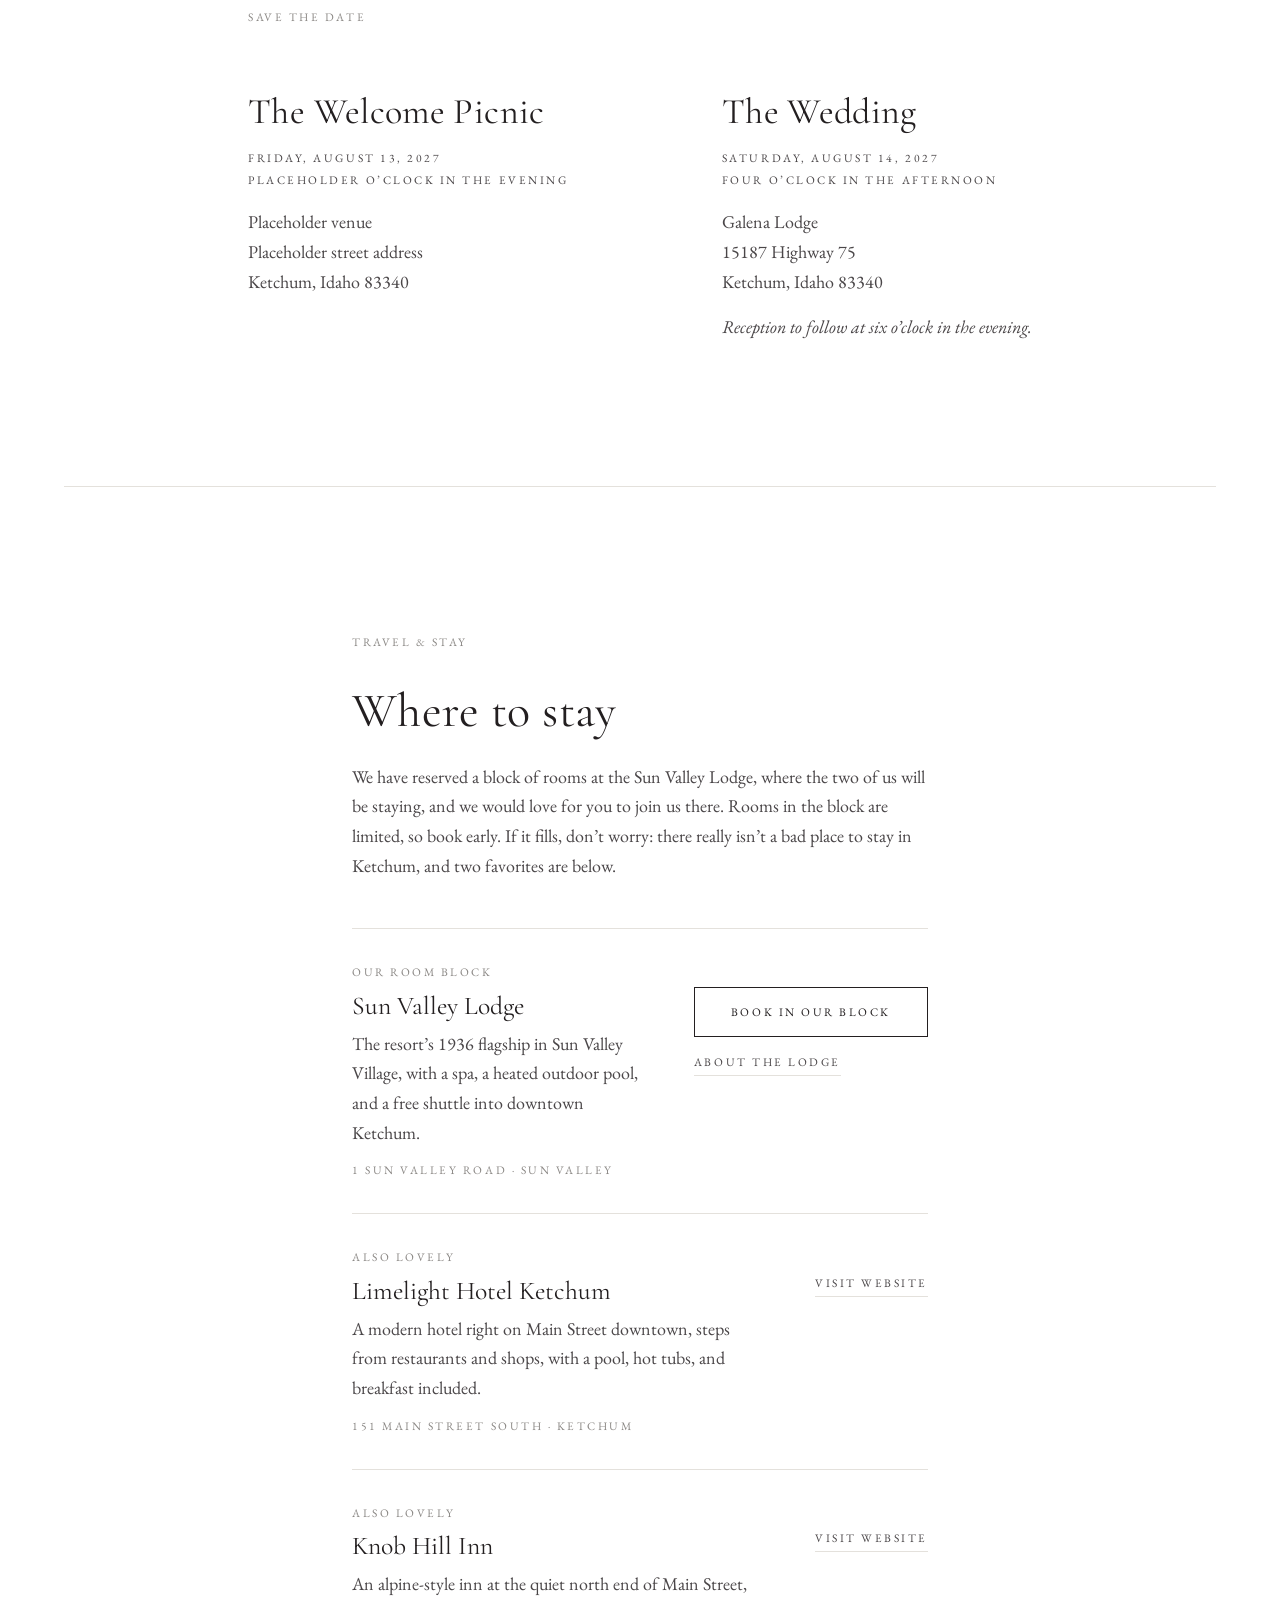
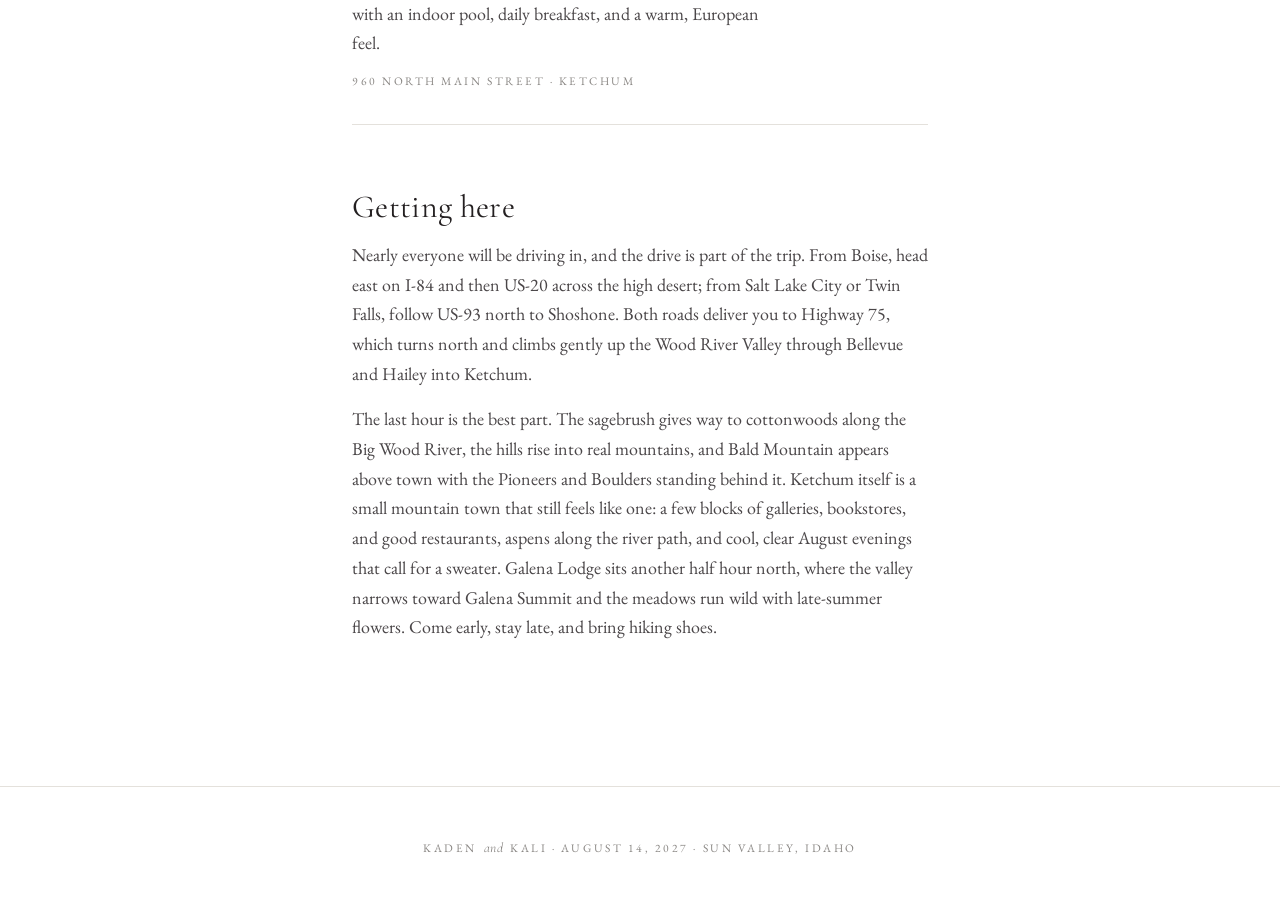
==== commit acb19fda: "Our Story: collapsible Read more with placeholder chapters; engagement-story ideas in IDEAS.md Co-Au" ====
--- a/index.html
+++ b/index.html
@@ -33,7 +33,7 @@
   <link rel="preconnect" href="https://fonts.googleapis.com" />
   <link rel="preconnect" href="https://fonts.gstatic.com" crossorigin />
   <link href="https://fonts.googleapis.com/css2?family=Cormorant+Garamond:ital,wght@0,400;0,500;0,600;1,400;1,500&family=EB+Garamond:ital,wght@0,400;0,500;1,400&display=swap" rel="stylesheet" />
-  <link rel="stylesheet" href="styles.css?v=20261030e" />
+  <link rel="stylesheet" href="styles.css?v=20261030g" />
   <script>
     // Local development: skip the holding page and open the preview.
     // Add ?stay to the URL to view this page locally.
--- a/styles.css
+++ b/styles.css
@@ -858,3 +858,44 @@
 .text-link:hover { color: var(--ink); border-color: var(--ink); }
 
 .display-sm { font-size: clamp(1.6rem, 2.5vw, 2rem); margin-bottom: 1rem; }
+
+/* ---------- Our Story: collapsible ---------- */
+.story-more {
+  display: grid;
+  grid-template-rows: 0fr;
+  transition: grid-template-rows 0.5s ease, opacity 0.4s ease;
+  opacity: 0;
+}
+
+.story-more.is-open {
+  grid-template-rows: 1fr;
+  opacity: 1;
+}
+
+.story-more-inner { overflow: hidden; }
+
+.story-heading {
+  font-family: var(--serif-display);
+  font-weight: 400;
+  font-size: 1.5rem;
+  line-height: 1.2;
+  margin: 2.25rem 0 0.75rem;
+}
+
+.story-more .detail { margin-top: 0; }
+.story-more .detail + .detail { margin-top: 1rem; }
+
+.story-toggle {
+  display: inline-block;
+  margin-top: 1.75rem;
+  background: none;
+  border: 0;
+  border-bottom: 1px solid var(--rule);
+  padding: 0 0 0.15rem;
+  font-family: inherit;
+  cursor: pointer;
+}
+
+@media (prefers-reduced-motion: reduce) {
+  .story-more { transition: none; }
+}
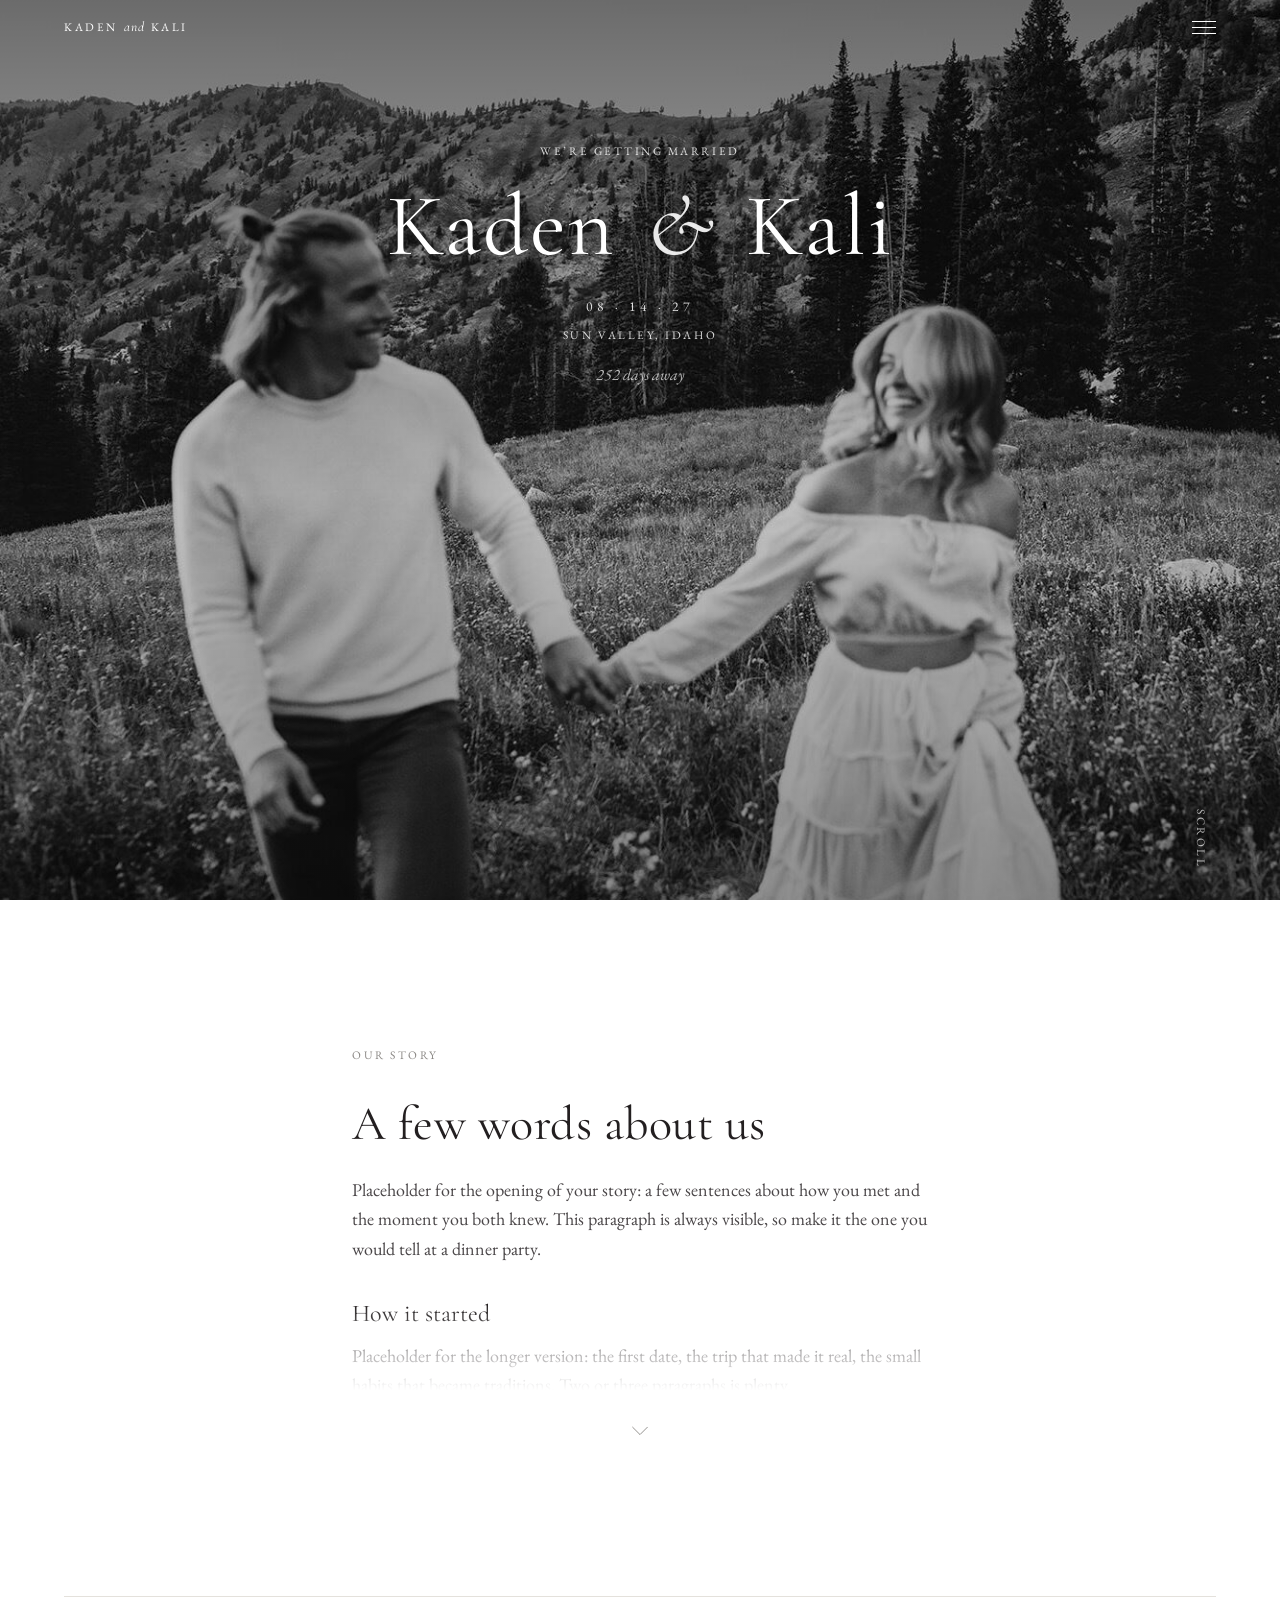
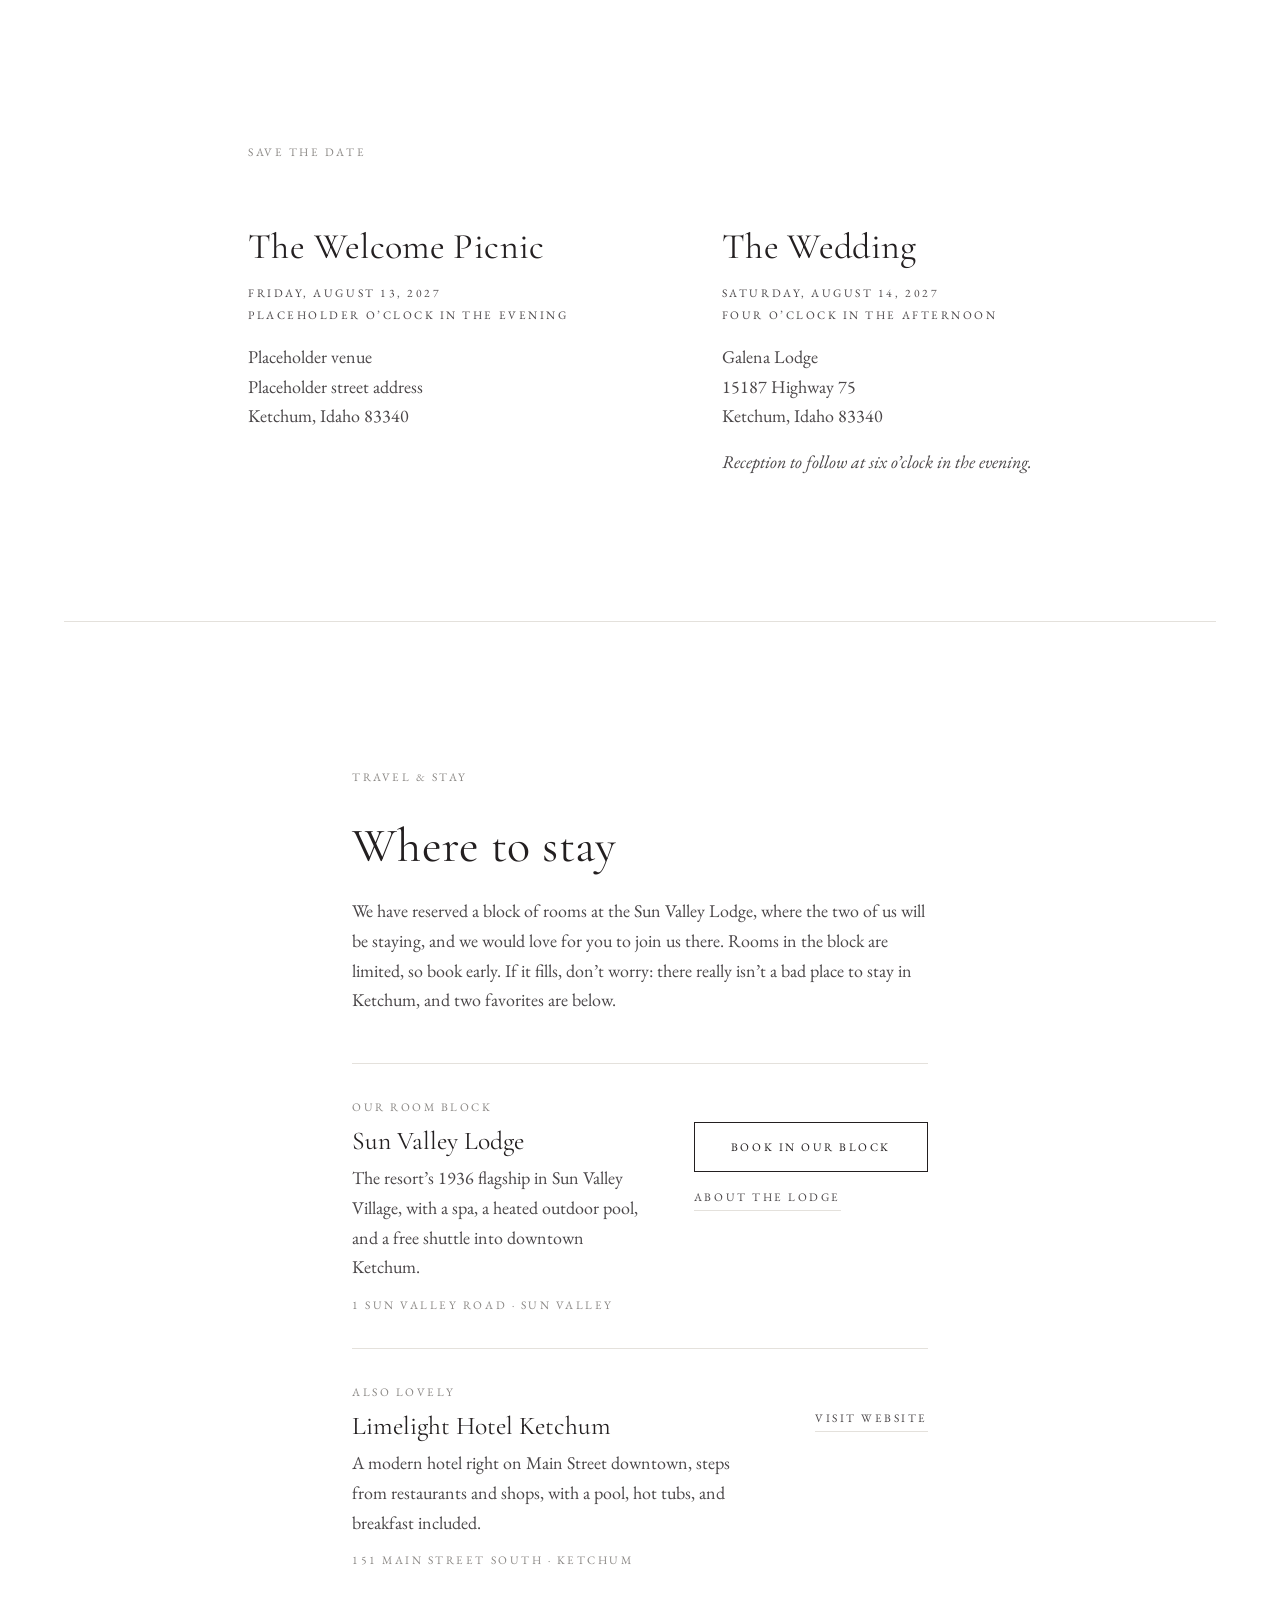
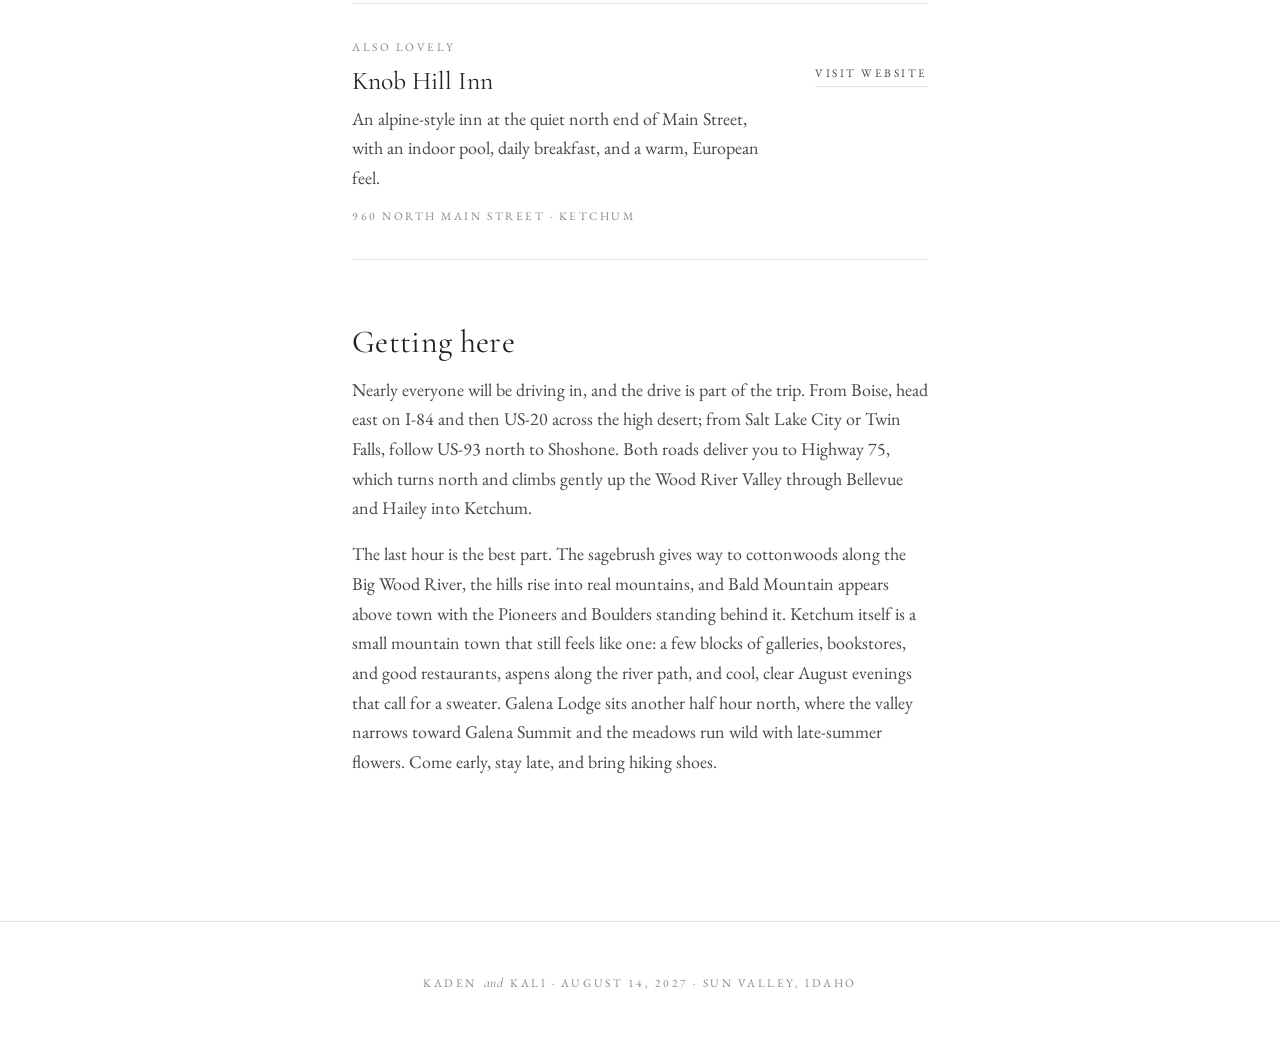
==== commit d36f86c6: "Our Story: faded teaser of the hidden text with a chevron toggle instead of Read more Co-Authored-By" ====
--- a/index.html
+++ b/index.html
@@ -33,7 +33,7 @@
   <link rel="preconnect" href="https://fonts.googleapis.com" />
   <link rel="preconnect" href="https://fonts.gstatic.com" crossorigin />
   <link href="https://fonts.googleapis.com/css2?family=Cormorant+Garamond:ital,wght@0,400;0,500;0,600;1,400;1,500&family=EB+Garamond:ital,wght@0,400;0,500;1,400&display=swap" rel="stylesheet" />
-  <link rel="stylesheet" href="styles.css?v=20261030g" />
+  <link rel="stylesheet" href="styles.css?v=20261030h" />
   <script>
     // Local development: skip the holding page and open the preview.
     // Add ?stay to the URL to view this page locally.
--- a/styles.css
+++ b/styles.css
@@ -859,20 +859,29 @@
 
 .display-sm { font-size: clamp(1.6rem, 2.5vw, 2rem); margin-bottom: 1rem; }
 
-/* ---------- Our Story: collapsible ---------- */
+/* ---------- Our Story: teaser + expand ---------- */
 .story-more {
-  display: grid;
-  grid-template-rows: 0fr;
-  transition: grid-template-rows 0.5s ease, opacity 0.4s ease;
-  opacity: 0;
+  position: relative;
+  max-height: 8.5rem;            /* the teaser: a few faded lines */
+  overflow: hidden;
+  transition: max-height 0.6s ease;
+}
+
+.story-more::after {
+  content: "";
+  position: absolute;
+  left: 0; right: 0; bottom: 0;
+  height: 6rem;
+  background: linear-gradient(to bottom, rgba(255, 255, 255, 0), var(--paper) 90%);
+  pointer-events: none;
+  transition: opacity 0.4s ease;
 }
 
 .story-more.is-open {
-  grid-template-rows: 1fr;
-  opacity: 1;
-}
-
-.story-more-inner { overflow: hidden; }
+  max-height: 200rem;
+}
+
+.story-more.is-open::after { opacity: 0; }
 
 .story-heading {
   font-family: var(--serif-display);
@@ -886,16 +895,29 @@
 .story-more .detail + .detail { margin-top: 1rem; }
 
 .story-toggle {
-  display: inline-block;
-  margin-top: 1.75rem;
+  display: flex;
+  align-items: center;
+  justify-content: center;
+  width: 2.75rem;
+  height: 2.75rem;
+  margin: 0.5rem auto 0;
+  padding: 0;
   background: none;
   border: 0;
-  border-bottom: 1px solid var(--rule);
-  padding: 0 0 0.15rem;
-  font-family: inherit;
+  color: var(--gray);
   cursor: pointer;
-}
+  transition: color 0.2s ease;
+}
+
+.story-toggle:hover { color: var(--ink); }
+
+.story-chevron {
+  display: block;
+  transition: transform 0.4s ease;
+}
+
+.story-toggle[aria-expanded="true"] .story-chevron { transform: rotate(180deg); }
 
 @media (prefers-reduced-motion: reduce) {
-  .story-more { transition: none; }
-}
+  .story-more, .story-more::after, .story-chevron { transition: none; }
+}
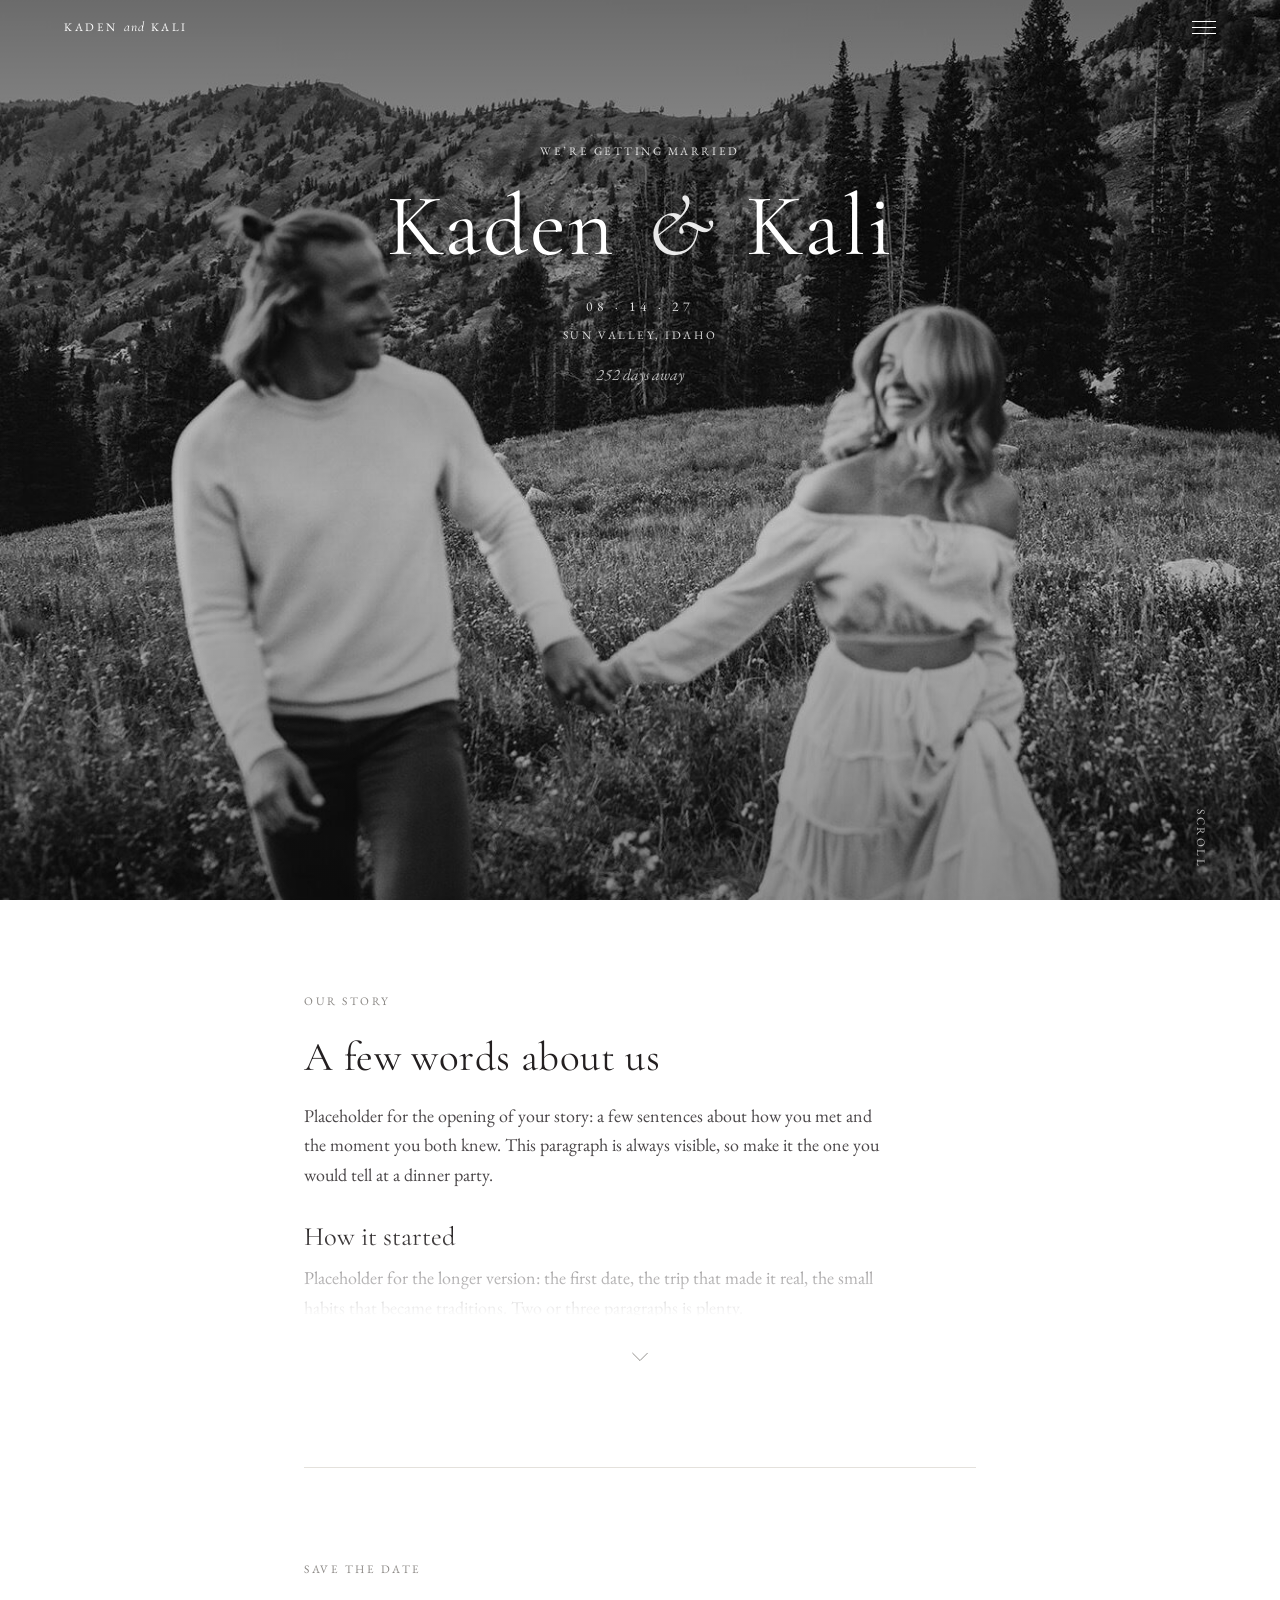
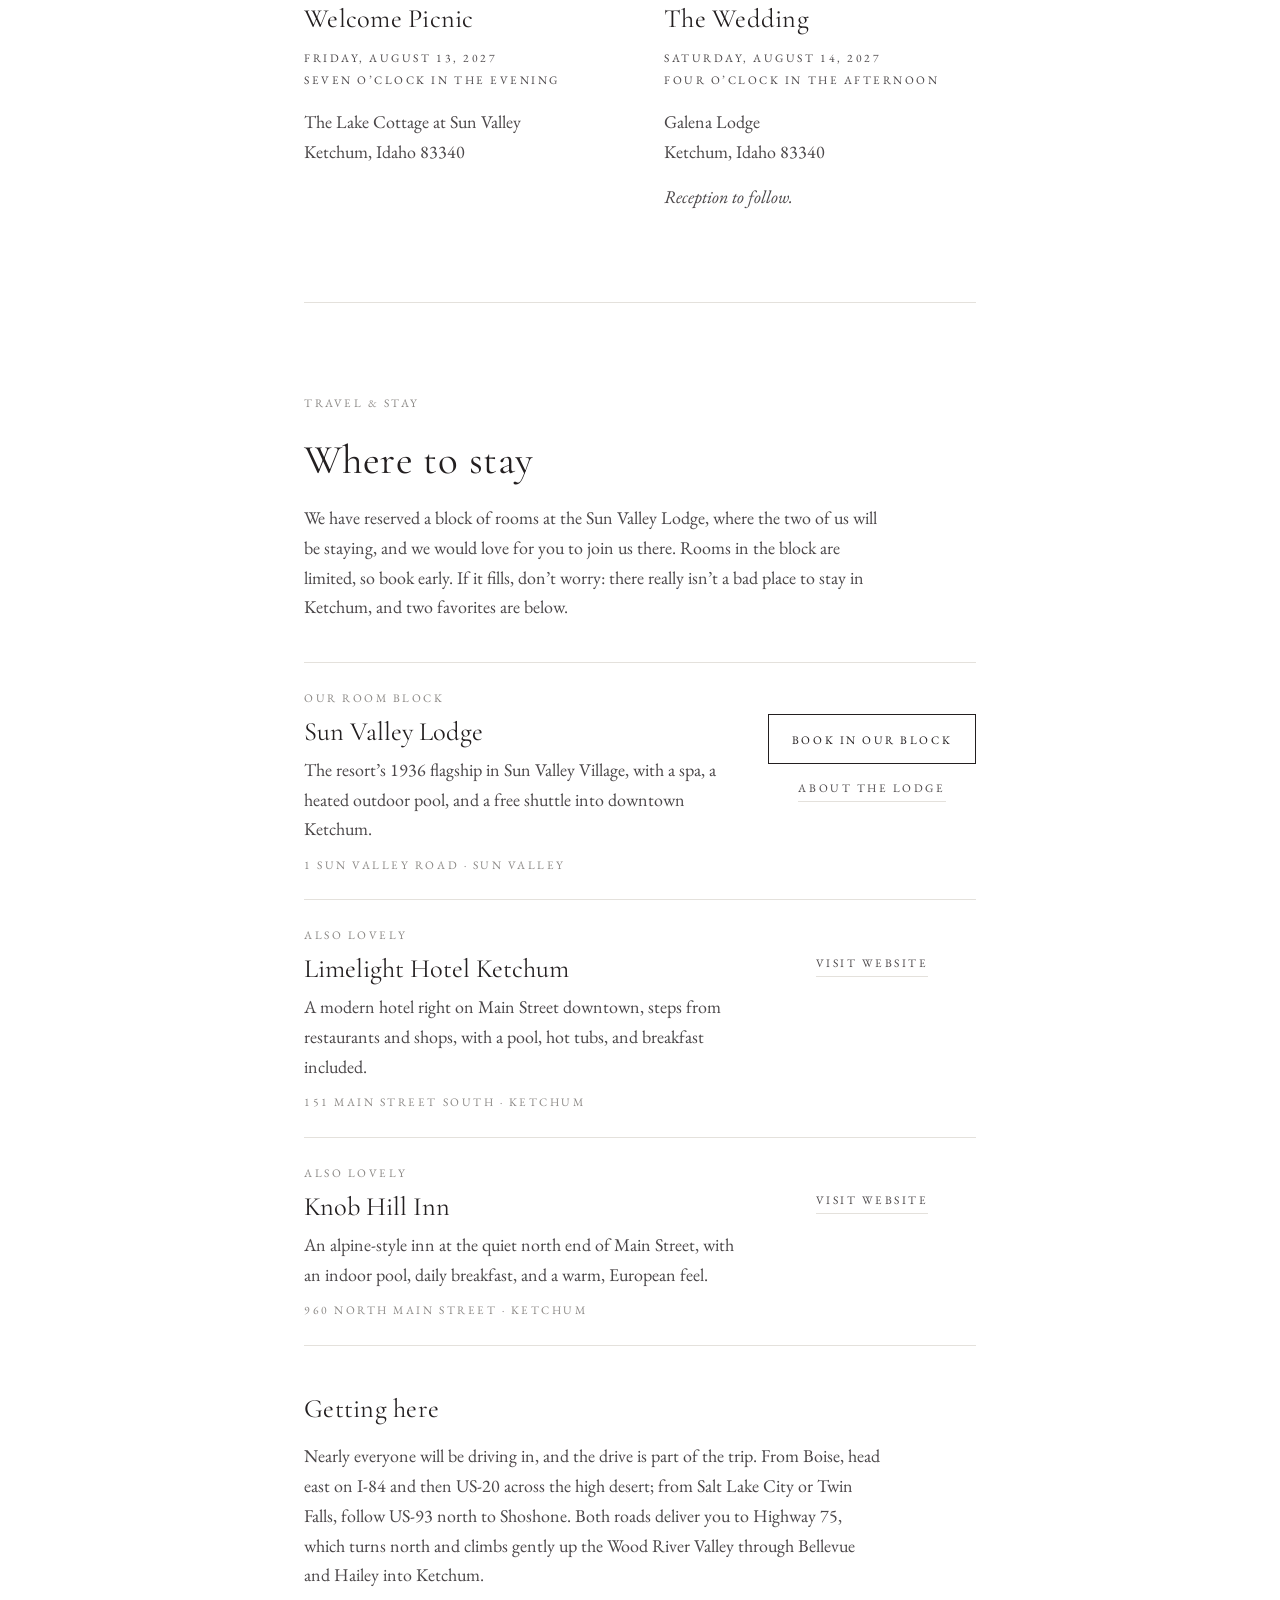
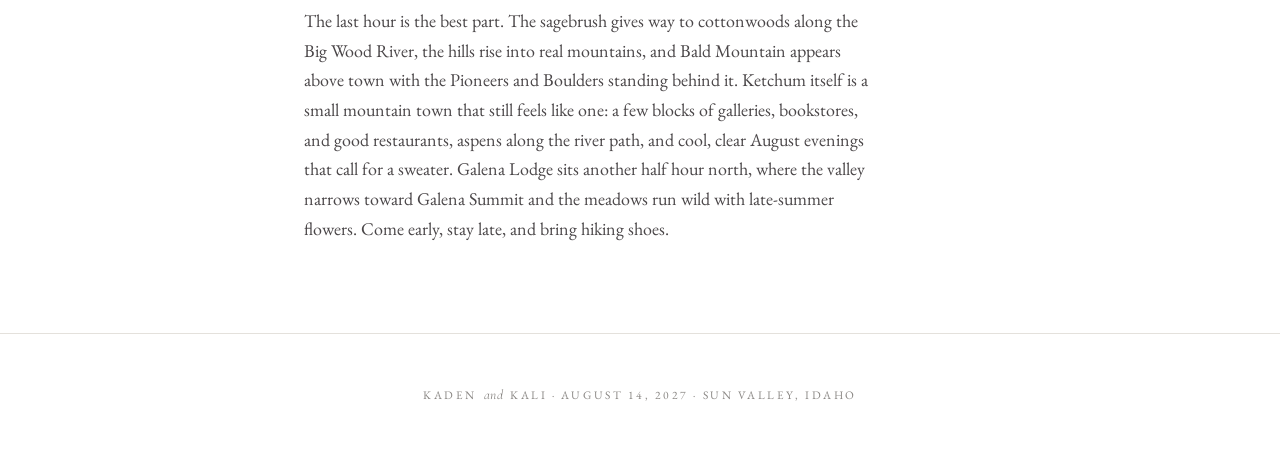
==== commit d29c257d: "Layout pass: one content column, half the section padding, content-width rules, two heading sizes, a" ====
--- a/index.html
+++ b/index.html
@@ -33,7 +33,7 @@
   <link rel="preconnect" href="https://fonts.googleapis.com" />
   <link rel="preconnect" href="https://fonts.gstatic.com" crossorigin />
   <link href="https://fonts.googleapis.com/css2?family=Cormorant+Garamond:ital,wght@0,400;0,500;0,600;1,400;1,500&family=EB+Garamond:ital,wght@0,400;0,500;1,400&display=swap" rel="stylesheet" />
-  <link rel="stylesheet" href="styles.css?v=20261030h" />
+  <link rel="stylesheet" href="styles.css?v=20261031a" />
   <script>
     // Local development: skip the holding page and open the preview.
     // Add ?stay to the URL to view this page locally.
--- a/styles.css
+++ b/styles.css
@@ -18,8 +18,11 @@
   --serif-display: "Cormorant Garamond", "Cormorant", Georgia, serif;
   --serif-text: "EB Garamond", Garamond, Georgia, serif;
 
-  --measure: 36rem;
-  --wide: 72rem;
+  --measure: 36rem;          /* body copy measure inside the content column */
+  --content: 42rem;          /* the single content column every text section uses */
+  --wide: 72rem;             /* hero only */
+  --h-section: clamp(2rem, 3.2vw, 2.75rem);
+  --h-item: 1.65rem;
   --gutter: clamp(1.25rem, 5vw, 4rem);
   --header-h: 3.5rem;
 }
@@ -56,16 +59,27 @@
   line-height: 1.9;
 }
 
-.label { margin-bottom: 2rem; color: var(--gray); }
+.label { margin-bottom: 1.5rem; color: var(--gray); }
 .label-sm { margin-bottom: 0.5rem; color: var(--gray); }
 
 .display {
   font-family: var(--serif-display);
   font-weight: 400;
-  font-size: clamp(2rem, 4vw, 3rem);
+  font-size: var(--h-section);
   line-height: 1.1;
   letter-spacing: 0.01em;
-  margin-bottom: 1.5rem;
+  margin-bottom: 1.25rem;
+}
+
+/* Item-level titles: events, hotels, story chapters, sub-headings */
+.display-sm,
+.col .display,
+.stay-name,
+.story-heading {
+  font-family: var(--serif-display);
+  font-weight: 400;
+  font-size: var(--h-item);
+  line-height: 1.2;
 }
 
 .lede, .detail {
@@ -78,7 +92,8 @@
 .rule {
   border: 0;
   border-top: 1px solid var(--rule);
-  margin: 0 var(--gutter);
+  width: min(var(--content), calc(100% - 2 * var(--gutter)));
+  margin: 0 auto;
 }
 
 /* ---------- Header ---------- */
@@ -329,33 +344,28 @@
 .photo-placeholder .caps { color: var(--gray-light); }
 
 /* ---------- Sections ---------- */
-.section { padding: clamp(5rem, 12vw, 9rem) var(--gutter); }
-
-.section-inner { max-width: var(--wide); margin: 0 auto; }
-.section-inner.narrow { max-width: var(--measure); }
-/* Paired events (Save the Date): left-aligned text, but the pair of columns
-   is sized to its content and centered as a group, label included. */
+.section { padding: clamp(4rem, 7vw, 6rem) var(--gutter); }
+
+.section-inner { max-width: var(--content); margin: 0 auto; }
+.section-inner.narrow { max-width: var(--content); }
+/* Paired events (Save the Date): two equal columns inside the content column,
+   so their left edge lines up with the paragraphs above and below. */
 .section-paired .columns {
-  grid-template-columns: minmax(0, 1fr);
-  justify-content: center;
-}
-
-.section-paired .columns-label {
-  grid-column: 1 / -1;
-  margin-bottom: 0;
+  grid-template-columns: 1fr;
+  gap: 2.5rem;
 }
 
 @media (min-width: 720px) {
   .section-paired .columns {
-    grid-template-columns: repeat(2, minmax(0, max-content));
-    column-gap: clamp(4rem, 12vw, 11rem);
+    grid-template-columns: 1fr 1fr;
+    column-gap: 3rem;
   }
 }
 
 .columns {
   display: grid;
   grid-template-columns: 1fr;
-  gap: 3.5rem;
+  gap: 2.5rem;
 }
 
 .columns-tight { margin-top: 4rem; padding-top: 3rem; border-top: 1px solid var(--rule); }
@@ -364,7 +374,7 @@
   .columns { grid-template-columns: 1fr 1fr; gap: 4rem; }
 }
 
-.col .display { font-size: clamp(1.75rem, 3vw, 2.25rem); margin-bottom: 1rem; }
+.col .display { margin-bottom: 0.75rem; }
 
 /* ---------- Dark section (RSVP) ---------- */
 .section-dark {
@@ -703,7 +713,7 @@
 /* ---------- Sub-pages (admin/details.html) ---------- */
 .subpage .section-first { padding-top: calc(var(--header-h) + clamp(3rem, 8vw, 6rem)); }
 
-.display-lg { font-size: clamp(2.5rem, 5vw, 3.75rem); }
+.display-lg { font-size: clamp(2.25rem, 4vw, 3.25rem); }
 
 .back-link { color: var(--gray); }
 .back-link:hover { color: var(--ink); }
@@ -805,46 +815,40 @@
 /* ---------- Travel & Stay ---------- */
 .stay-list {
   list-style: none;
-  margin: 3rem 0 4rem;
+  margin: 2.5rem 0 3rem;
   padding: 0;
   border-top: 1px solid var(--rule);
 }
 
 .stay {
-  display: flex;
-  flex-direction: column;
-  gap: 1.25rem;
-  padding: 2rem 0;
+  display: grid;
+  grid-template-columns: 1fr;
+  gap: 1rem;
+  padding: 1.5rem 0;
   border-bottom: 1px solid var(--rule);
 }
 
 @media (min-width: 720px) {
   .stay {
-    flex-direction: row;
-    align-items: flex-start;
-    justify-content: space-between;
-    gap: 3rem;
+    grid-template-columns: minmax(0, 1fr) 13rem;   /* fixed action column: every description shares one measure */
+    column-gap: 2rem;
+    align-items: start;
   }
-  .stay-info { flex: 1 1 auto; }
-  .stay-actions { flex: 0 0 auto; align-items: flex-end; padding-top: 1.6rem; }
-}
-
-.stay-name {
-  font-family: var(--serif-display);
-  font-weight: 400;
-  font-size: 1.6rem;
-  line-height: 1.15;
-  margin-bottom: 0.5rem;
-}
+  .stay-actions { padding-top: 1.7rem; align-items: stretch; text-align: center; }
+  .stay-actions .button { width: 100%; padding-left: 0.75rem; padding-right: 0.75rem; white-space: nowrap; }
+  .stay-actions .text-link { align-self: center; }
+}
+
+.stay-name { margin-bottom: 0.4rem; }
 
 .stay .detail { margin-top: 0; }
 
-.stay-address { margin-top: 0.75rem; color: var(--gray); }
+.stay-address { margin-top: 0.6rem; color: var(--gray); }
 
 .stay-actions {
   display: flex;
   flex-direction: column;
-  gap: 0.9rem;
+  gap: 0.8rem;
   align-items: flex-start;
 }
 
@@ -857,7 +861,7 @@
 
 .text-link:hover { color: var(--ink); border-color: var(--ink); }
 
-.display-sm { font-size: clamp(1.6rem, 2.5vw, 2rem); margin-bottom: 1rem; }
+.display-sm { margin: 2.5rem 0 0.75rem; }
 
 /* ---------- Our Story: teaser + expand ---------- */
 .story-more {
@@ -883,13 +887,7 @@
 
 .story-more.is-open::after { opacity: 0; }
 
-.story-heading {
-  font-family: var(--serif-display);
-  font-weight: 400;
-  font-size: 1.5rem;
-  line-height: 1.2;
-  margin: 2.25rem 0 0.75rem;
-}
+.story-heading { margin: 2rem 0 0.6rem; }
 
 .story-more .detail { margin-top: 0; }
 .story-more .detail + .detail { margin-top: 1rem; }
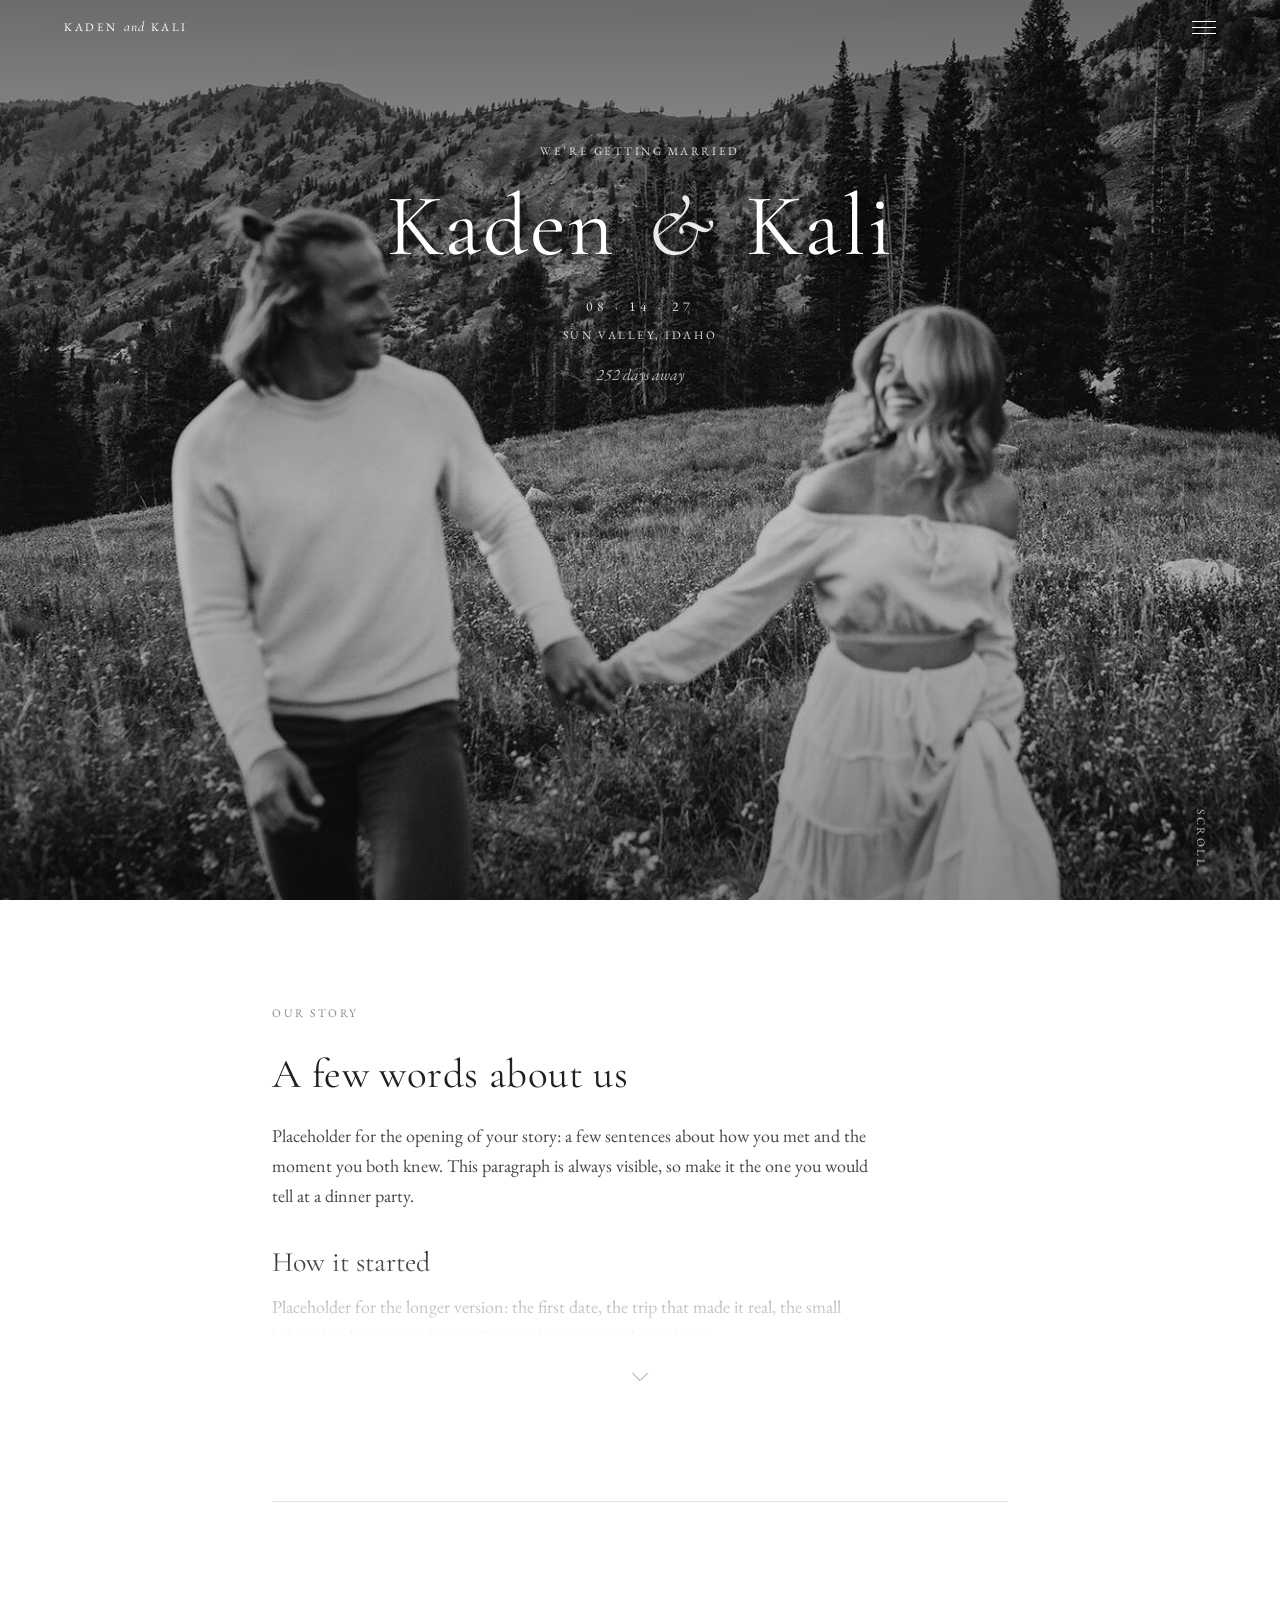
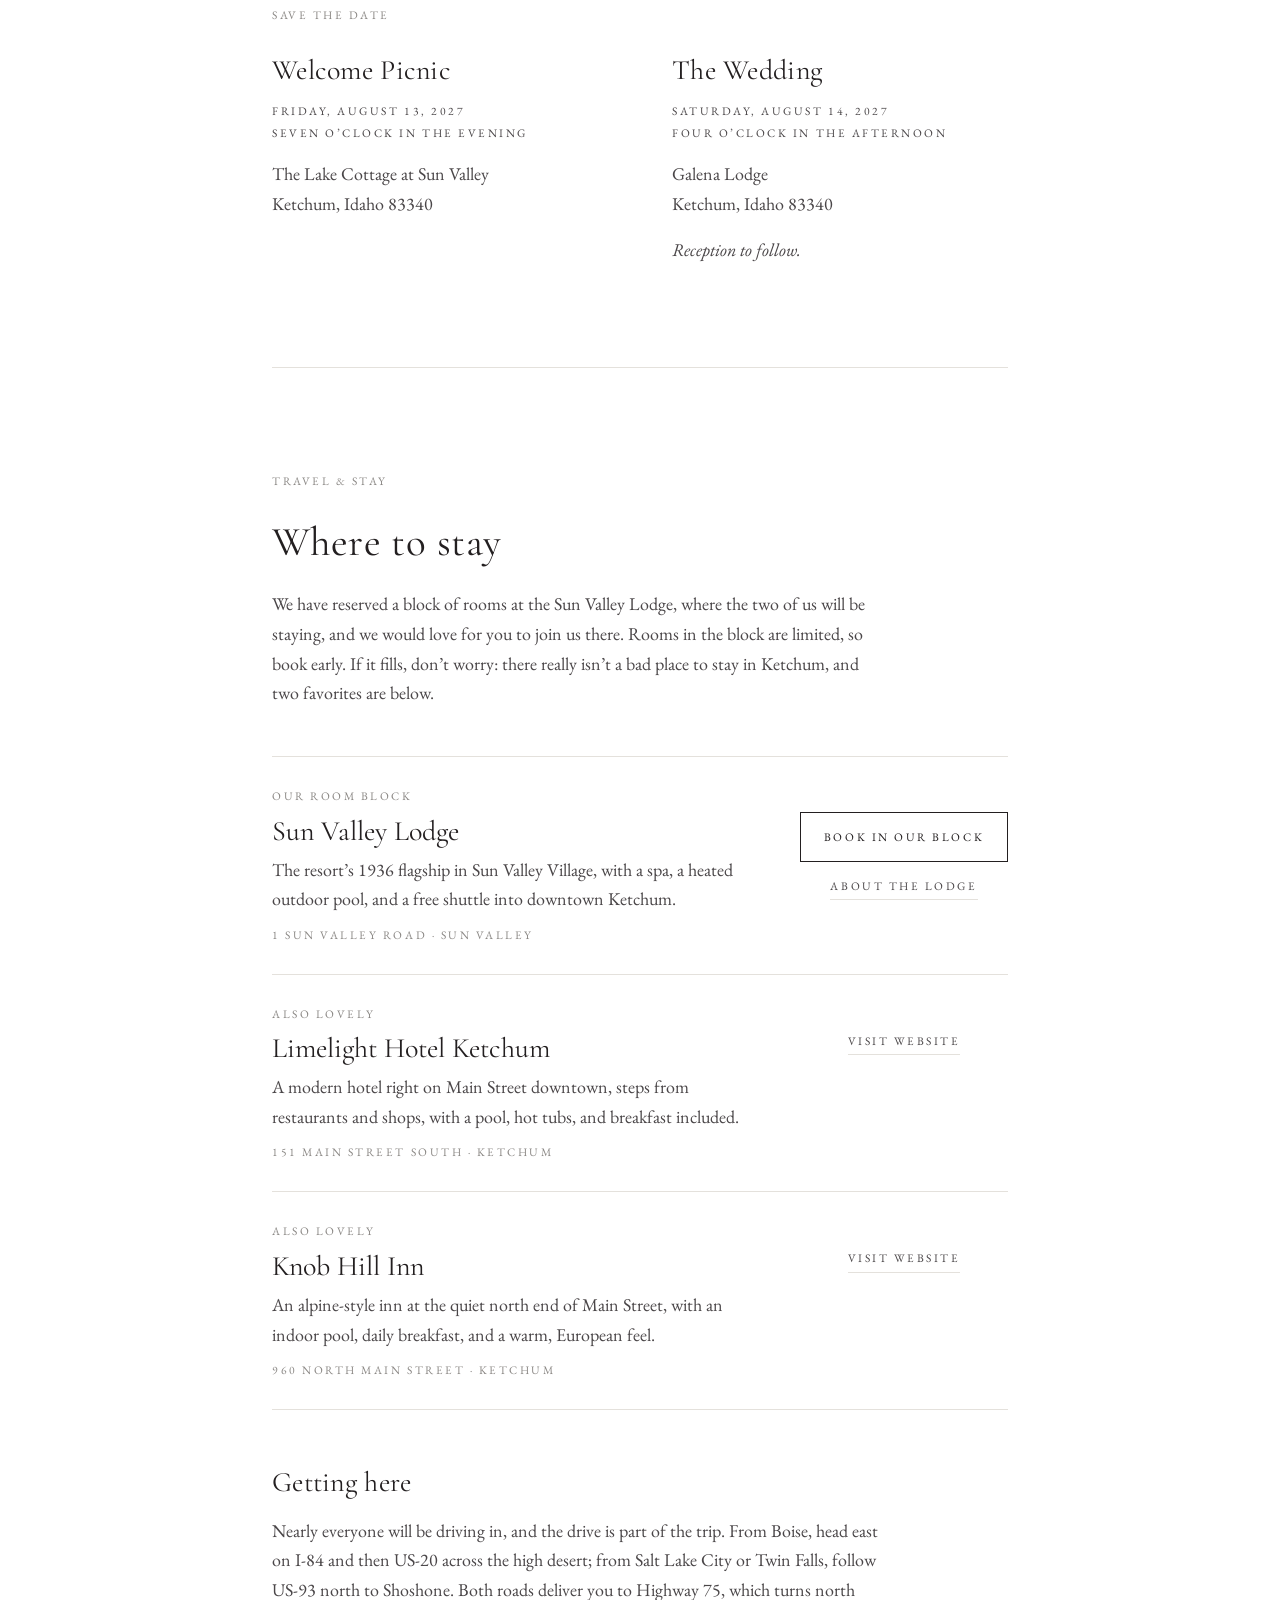
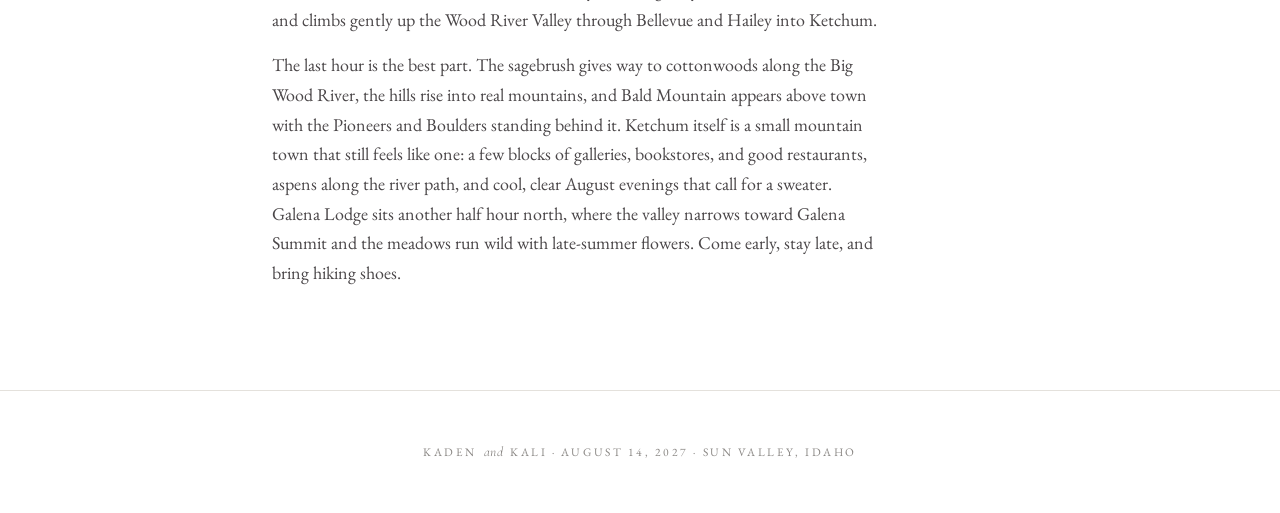
==== commit c720d943: "Loosen the layout slightly: 46rem column, 38rem measure, a touch more section and row spacing Co-Aut" ====
--- a/index.html
+++ b/index.html
@@ -33,7 +33,7 @@
   <link rel="preconnect" href="https://fonts.googleapis.com" />
   <link rel="preconnect" href="https://fonts.gstatic.com" crossorigin />
   <link href="https://fonts.googleapis.com/css2?family=Cormorant+Garamond:ital,wght@0,400;0,500;0,600;1,400;1,500&family=EB+Garamond:ital,wght@0,400;0,500;1,400&display=swap" rel="stylesheet" />
-  <link rel="stylesheet" href="styles.css?v=20261031a" />
+  <link rel="stylesheet" href="styles.css?v=20261031b" />
   <script>
     // Local development: skip the holding page and open the preview.
     // Add ?stay to the URL to view this page locally.
--- a/styles.css
+++ b/styles.css
@@ -18,11 +18,11 @@
   --serif-display: "Cormorant Garamond", "Cormorant", Georgia, serif;
   --serif-text: "EB Garamond", Garamond, Georgia, serif;
 
-  --measure: 36rem;          /* body copy measure inside the content column */
-  --content: 42rem;          /* the single content column every text section uses */
+  --measure: 38rem;          /* body copy measure inside the content column */
+  --content: 46rem;          /* the single content column every text section uses */
   --wide: 72rem;             /* hero only */
   --h-section: clamp(2rem, 3.2vw, 2.75rem);
-  --h-item: 1.65rem;
+  --h-item: 1.75rem;
   --gutter: clamp(1.25rem, 5vw, 4rem);
   --header-h: 3.5rem;
 }
@@ -59,7 +59,7 @@
   line-height: 1.9;
 }
 
-.label { margin-bottom: 1.5rem; color: var(--gray); }
+.label { margin-bottom: 1.75rem; color: var(--gray); }
 .label-sm { margin-bottom: 0.5rem; color: var(--gray); }
 
 .display {
@@ -68,7 +68,7 @@
   font-size: var(--h-section);
   line-height: 1.1;
   letter-spacing: 0.01em;
-  margin-bottom: 1.25rem;
+  margin-bottom: 1.5rem;
 }
 
 /* Item-level titles: events, hotels, story chapters, sub-headings */
@@ -344,7 +344,7 @@
 .photo-placeholder .caps { color: var(--gray-light); }
 
 /* ---------- Sections ---------- */
-.section { padding: clamp(4rem, 7vw, 6rem) var(--gutter); }
+.section { padding: clamp(4.5rem, 8vw, 7rem) var(--gutter); }
 
 .section-inner { max-width: var(--content); margin: 0 auto; }
 .section-inner.narrow { max-width: var(--content); }
@@ -358,7 +358,7 @@
 @media (min-width: 720px) {
   .section-paired .columns {
     grid-template-columns: 1fr 1fr;
-    column-gap: 3rem;
+    column-gap: 4rem;
   }
 }
 
@@ -815,7 +815,7 @@
 /* ---------- Travel & Stay ---------- */
 .stay-list {
   list-style: none;
-  margin: 2.5rem 0 3rem;
+  margin: 3rem 0 3.5rem;
   padding: 0;
   border-top: 1px solid var(--rule);
 }
@@ -824,7 +824,7 @@
   display: grid;
   grid-template-columns: 1fr;
   gap: 1rem;
-  padding: 1.5rem 0;
+  padding: 1.75rem 0;
   border-bottom: 1px solid var(--rule);
 }
 
@@ -887,7 +887,7 @@
 
 .story-more.is-open::after { opacity: 0; }
 
-.story-heading { margin: 2rem 0 0.6rem; }
+.story-heading { margin: 2.25rem 0 0.75rem; }
 
 .story-more .detail { margin-top: 0; }
 .story-more .detail + .detail { margin-top: 1rem; }
